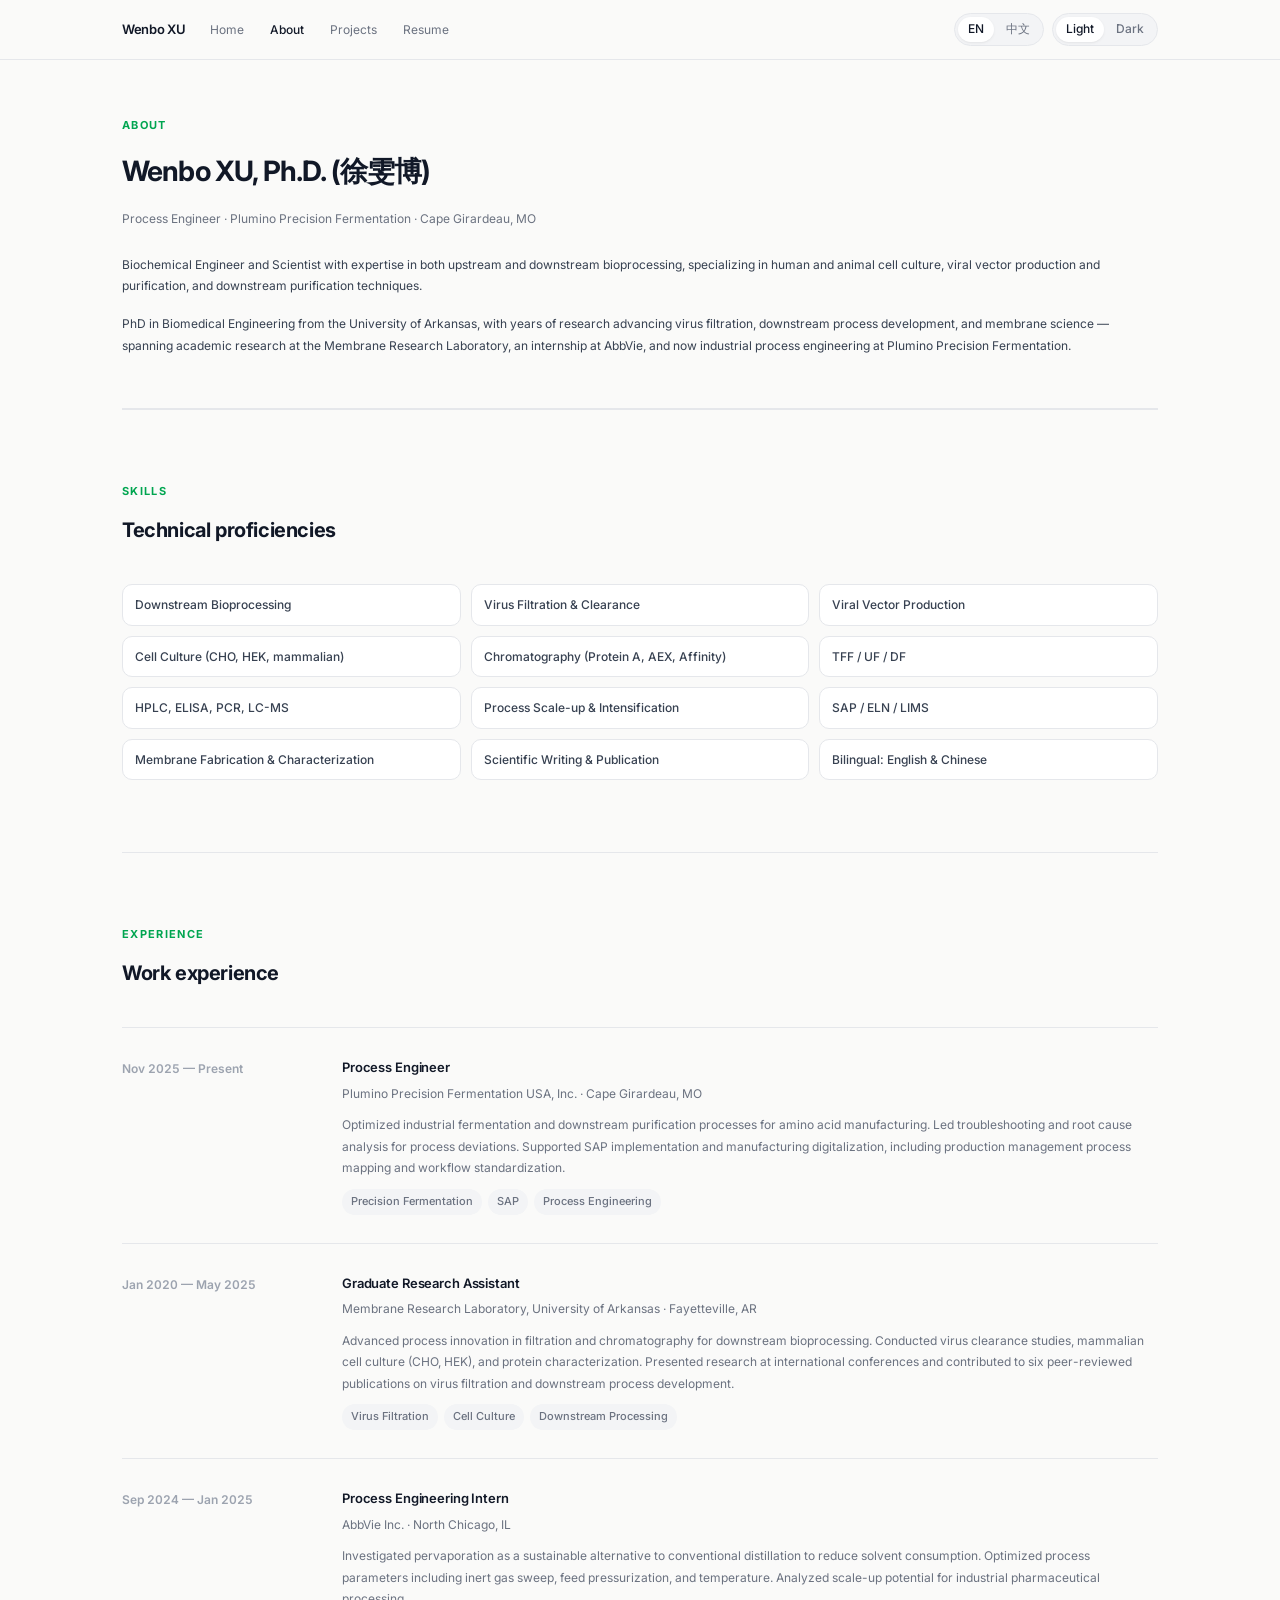
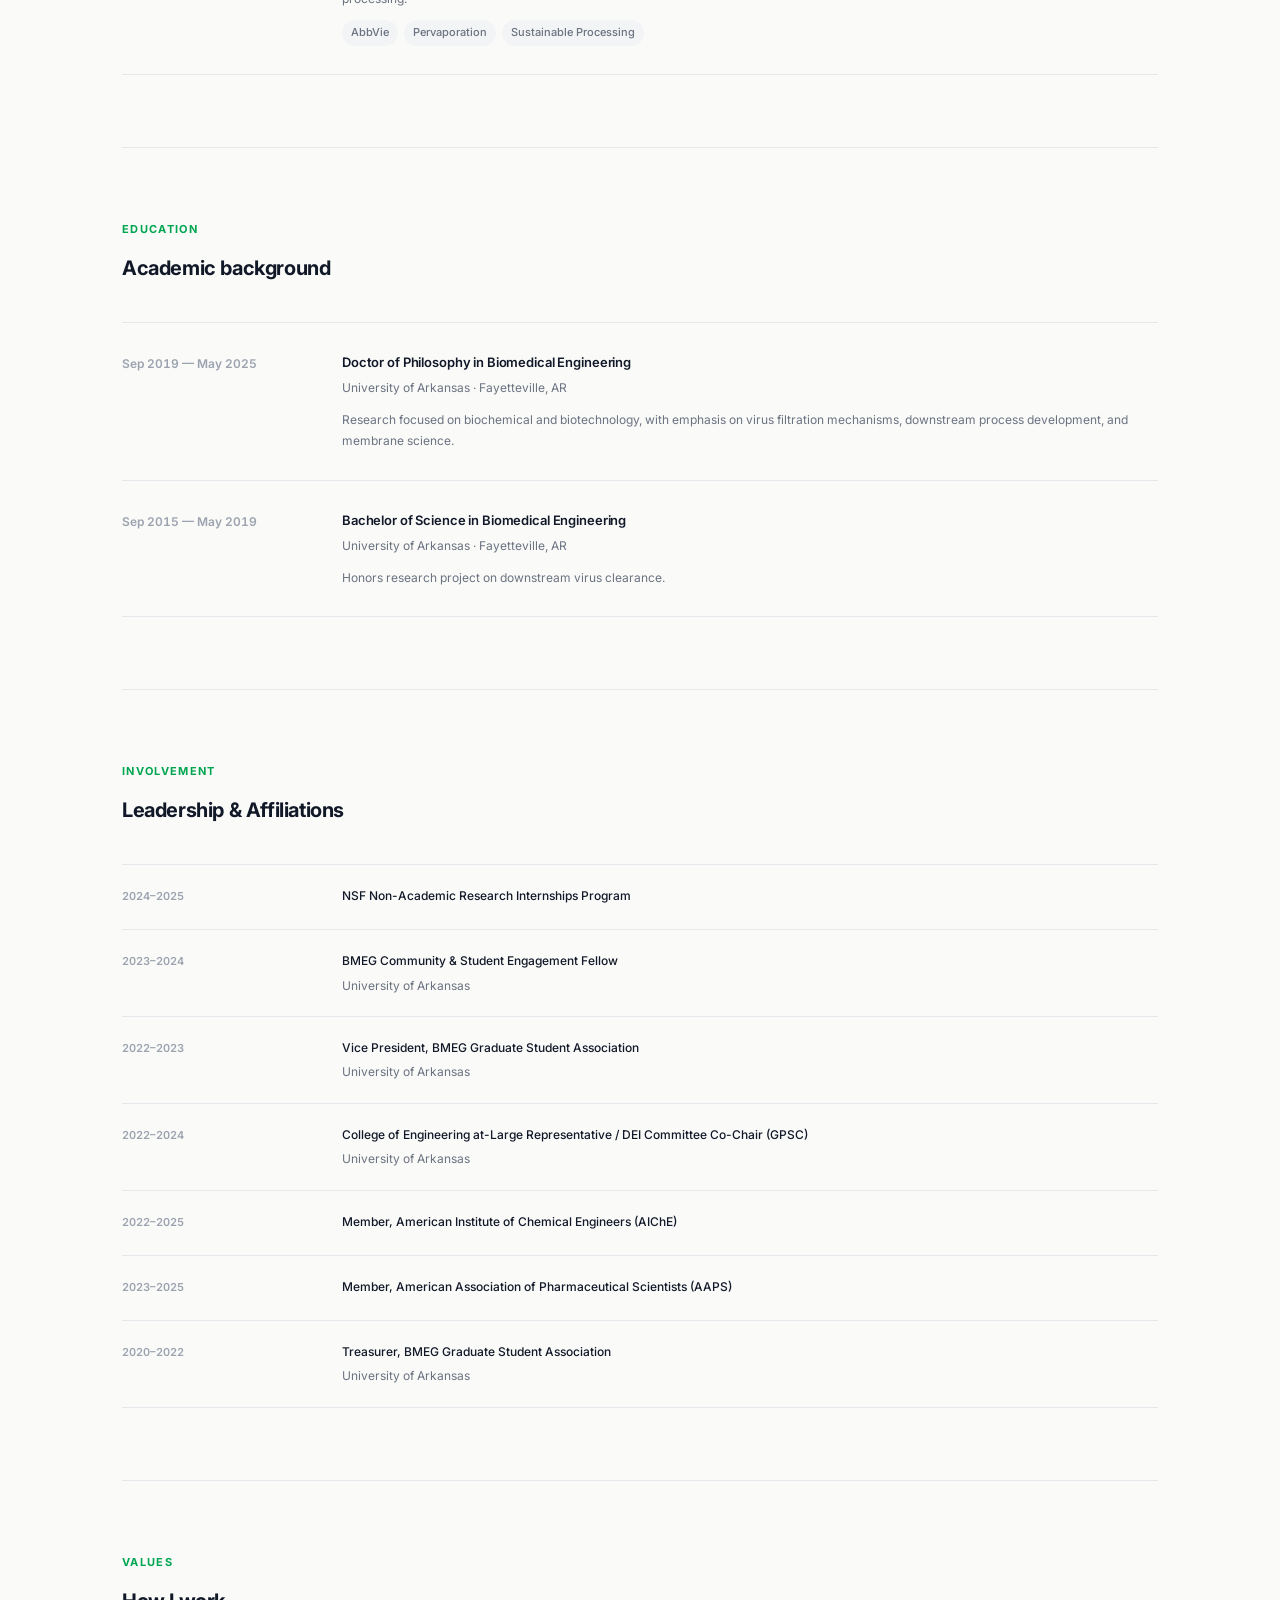
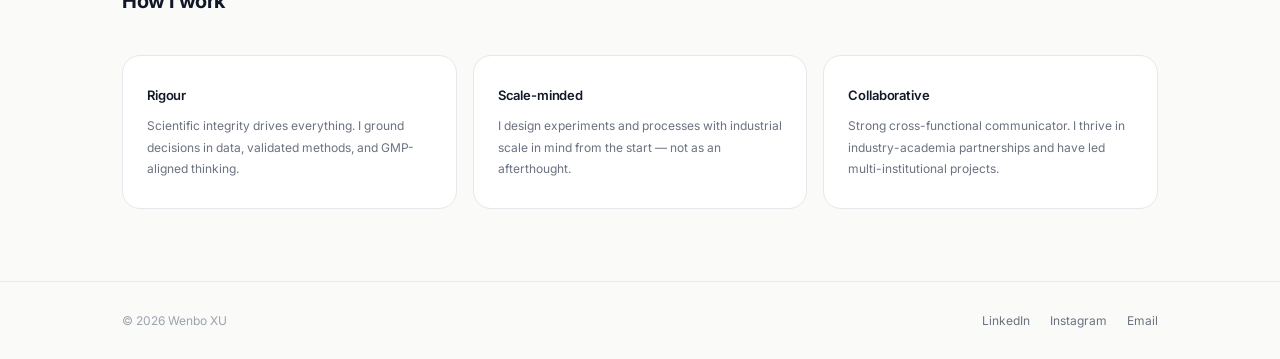
==== about.html @ 4501ac94 "Add dark/light mode toggle, fix column alignment, force HTML cache refresh Co-Authored-By: Claude So" ====
<!DOCTYPE html>
<html lang="en">
<head>
  <meta charset="UTF-8" />
  <meta name="viewport" content="width=device-width, initial-scale=1.0" />
  <title>About — Wenbo XU</title>
  <link rel="preconnect" href="https://fonts.googleapis.com" />
  <link rel="preconnect" href="https://fonts.gstatic.com" crossorigin />
  <link href="https://fonts.googleapis.com/css2?family=Inter:wght@400;500;600;700&display=swap" rel="stylesheet" />
  <link rel="stylesheet" href="styles.css?v=5" />
</head>
<body>

<div class="page">

  <div class="page-header">
    <p class="page-header-eyebrow" data-en="About" data-zh="关于我">About</p>
    <h1 class="page-header-title" data-en="Wenbo XU, Ph.D. (徐雯博)" data-zh="徐雯博，博士 (Wenbo XU)">Wenbo XU, Ph.D. (徐雯博)</h1>
    <p class="page-header-sub" data-en="Process Engineer · Plumino Precision Fermentation · Cape Girardeau, MO" data-zh="工艺工程师 · Plumino 精密发酵 · 密苏里州开普吉拉多">Process Engineer · Plumino Precision Fermentation · Cape Girardeau, MO</p>
    <div style="display:flex; flex-direction:column; gap:16px; margin-top:24px;">
      <p style="line-height:1.8; color:var(--text-2)" data-en="Biochemical Engineer and Scientist with expertise in both upstream and downstream bioprocessing, specializing in human and animal cell culture, viral vector production and purification, and downstream purification techniques." data-zh="生物化学工程师与科学家，在上下游生物加工领域拥有深厚专业知识，专注于人体与动物细胞培养、病毒载体生产与纯化，以及下游纯化技术。">Biochemical Engineer and Scientist with expertise in both upstream and downstream bioprocessing, specializing in human and animal cell culture, viral vector production and purification, and downstream purification techniques.</p>
      <p style="line-height:1.8; color:var(--text-2)" data-en="PhD in Biomedical Engineering from the University of Arkansas, with years of research advancing virus filtration, downstream process development, and membrane science — spanning academic research at the Membrane Research Laboratory, an internship at AbbVie, and now industrial process engineering at Plumino Precision Fermentation." data-zh="毕业于阿肯色大学生物医学工程博士项目，多年来深耕病毒过滤、下游工艺开发及膜科学研究——历经膜研究实验室的学术研究、在艾伯维的实习，现于 Plumino 精密发酵从事工业工艺工程。">PhD in Biomedical Engineering from the University of Arkansas, with years of research advancing virus filtration, downstream process development, and membrane science — spanning academic research at the Membrane Research Laboratory, an internship at AbbVie, and now industrial process engineering at Plumino Precision Fermentation.</p>
    </div>
  </div>

  <!-- Skills -->
  <section class="section fade-in">
    <p class="section-label" data-en="Skills" data-zh="技能">Skills</p>
    <h2 class="section-title" data-en="Technical proficiencies" data-zh="专业技能">Technical proficiencies</h2>
    <div class="skills-grid">
      <div class="skill-chip" data-en="Downstream Bioprocessing" data-zh="下游生物加工">Downstream Bioprocessing</div>
      <div class="skill-chip" data-en="Virus Filtration & Clearance" data-zh="病毒过滤与去除">Virus Filtration & Clearance</div>
      <div class="skill-chip" data-en="Viral Vector Production" data-zh="病毒载体生产">Viral Vector Production</div>
      <div class="skill-chip" data-en="Cell Culture (CHO, HEK, mammalian)" data-zh="细胞培养（CHO、HEK、哺乳动物）">Cell Culture (CHO, HEK, mammalian)</div>
      <div class="skill-chip" data-en="Chromatography (Protein A, AEX, Affinity)" data-zh="色谱技术（Protein A、AEX、亲和）">Chromatography (Protein A, AEX, Affinity)</div>
      <div class="skill-chip" data-en="TFF / UF / DF" data-zh="切向流过滤 / 超滤 / 渗滤">TFF / UF / DF</div>
      <div class="skill-chip" data-en="HPLC, ELISA, PCR, LC-MS" data-zh="HPLC、ELISA、PCR、LC-MS">HPLC, ELISA, PCR, LC-MS</div>
      <div class="skill-chip" data-en="Process Scale-up & Intensification" data-zh="工艺放大与强化">Process Scale-up & Intensification</div>
      <div class="skill-chip" data-en="SAP / ELN / LIMS" data-zh="SAP / 电子实验记录 / LIMS">SAP / ELN / LIMS</div>
      <div class="skill-chip" data-en="Membrane Fabrication & Characterization" data-zh="膜制备与表征">Membrane Fabrication & Characterization</div>
      <div class="skill-chip" data-en="Scientific Writing & Publication" data-zh="学术写作与发表">Scientific Writing & Publication</div>
      <div class="skill-chip" data-en="Bilingual: English & Chinese" data-zh="双语：英语与中文">Bilingual: English & Chinese</div>
    </div>
  </section>

  <!-- Work Experience -->
  <section class="section fade-in">
    <p class="section-label" data-en="Experience" data-zh="工作经历">Experience</p>
    <h2 class="section-title" data-en="Work experience" data-zh="工作经历">Work experience</h2>
    <div class="timeline">

      <div class="timeline-item">
        <div class="timeline-period" data-en="Nov 2025 — Present" data-zh="2025年11月 — 至今">Nov 2025 — Present</div>
        <div>
          <p class="timeline-title" data-en="Process Engineer" data-zh="工艺工程师">Process Engineer</p>
          <p class="timeline-org" data-en="Plumino Precision Fermentation USA, Inc. · Cape Girardeau, MO" data-zh="Plumino 精密发酵（美国）有限公司 · 密苏里州开普吉拉多">Plumino Precision Fermentation USA, Inc. · Cape Girardeau, MO</p>
          <p class="timeline-desc" data-en="Optimized industrial fermentation and downstream purification processes for amino acid manufacturing. Led troubleshooting and root cause analysis for process deviations. Supported SAP implementation and manufacturing digitalization, including production management process mapping and workflow standardization." data-zh="优化氨基酸生产的工业发酵和下游纯化工艺。主导工艺偏差的故障排查和根本原因分析。支持SAP实施和制造数字化，包括生产管理流程映射和工作流标准化。">Optimized industrial fermentation and downstream purification processes for amino acid manufacturing. Led troubleshooting and root cause analysis for process deviations. Supported SAP implementation and manufacturing digitalization, including production management process mapping and workflow standardization.</p>
          <div class="timeline-tags">
            <span class="tag" data-en="Precision Fermentation" data-zh="精密发酵">Precision Fermentation</span>
            <span class="tag">SAP</span>
            <span class="tag" data-en="Process Engineering" data-zh="工艺工程">Process Engineering</span>
          </div>
        </div>
      </div>

      <div class="timeline-item">
        <div class="timeline-period" data-en="Jan 2020 — May 2025" data-zh="2020年1月 — 2025年5月">Jan 2020 — May 2025</div>
        <div>
          <p class="timeline-title" data-en="Graduate Research Assistant" data-zh="研究生研究助理">Graduate Research Assistant</p>
          <p class="timeline-org" data-en="Membrane Research Laboratory, University of Arkansas · Fayetteville, AR" data-zh="阿肯色大学膜研究实验室 · 费耶特维尔">Membrane Research Laboratory, University of Arkansas · Fayetteville, AR</p>
          <p class="timeline-desc" data-en="Advanced process innovation in filtration and chromatography for downstream bioprocessing. Conducted virus clearance studies, mammalian cell culture (CHO, HEK), and protein characterization. Presented research at international conferences and contributed to six peer-reviewed publications on virus filtration and downstream process development." data-zh="推进过滤和色谱技术在下游生物加工中的工艺创新。开展病毒去除研究、哺乳动物细胞培养（CHO、HEK）及蛋白质表征。在国际会议上发表研究成果，并发表六篇关于病毒过滤和下游工艺开发的同行评审论文。">Advanced process innovation in filtration and chromatography for downstream bioprocessing. Conducted virus clearance studies, mammalian cell culture (CHO, HEK), and protein characterization. Presented research at international conferences and contributed to six peer-reviewed publications on virus filtration and downstream process development.</p>
          <div class="timeline-tags">
            <span class="tag" data-en="Virus Filtration" data-zh="病毒过滤">Virus Filtration</span>
            <span class="tag" data-en="Cell Culture" data-zh="细胞培养">Cell Culture</span>
            <span class="tag" data-en="Downstream Processing" data-zh="下游加工">Downstream Processing</span>
          </div>
        </div>
      </div>

      <div class="timeline-item">
        <div class="timeline-period" data-en="Sep 2024 — Jan 2025" data-zh="2024年9月 — 2025年1月">Sep 2024 — Jan 2025</div>
        <div>
          <p class="timeline-title" data-en="Process Engineering Intern" data-zh="工艺工程实习生">Process Engineering Intern</p>
          <p class="timeline-org" data-en="AbbVie Inc. · North Chicago, IL" data-zh="艾伯维公司 · 北芝加哥">AbbVie Inc. · North Chicago, IL</p>
          <p class="timeline-desc" data-en="Investigated pervaporation as a sustainable alternative to conventional distillation to reduce solvent consumption. Optimized process parameters including inert gas sweep, feed pressurization, and temperature. Analyzed scale-up potential for industrial pharmaceutical processing." data-zh="研究渗透蒸发作为传统蒸馏的可持续替代方案，以减少溶剂消耗。优化惰性气体扫、进料加压和温度等工艺参数。分析工业制药加工中的放大潜力。">Investigated pervaporation as a sustainable alternative to conventional distillation to reduce solvent consumption. Optimized process parameters including inert gas sweep, feed pressurization, and temperature. Analyzed scale-up potential for industrial pharmaceutical processing.</p>
          <div class="timeline-tags">
            <span class="tag">AbbVie</span>
            <span class="tag" data-en="Pervaporation" data-zh="渗透蒸发">Pervaporation</span>
            <span class="tag" data-en="Sustainable Processing" data-zh="可持续加工">Sustainable Processing</span>
          </div>
        </div>
      </div>

    </div>
  </section>

  <!-- Education -->
  <section class="section fade-in">
    <p class="section-label" data-en="Education" data-zh="教育背景">Education</p>
    <h2 class="section-title" data-en="Academic background" data-zh="教育背景">Academic background</h2>
    <div class="timeline">

      <div class="timeline-item">
        <div class="timeline-period" data-en="Sep 2019 — May 2025" data-zh="2019年9月 — 2025年5月">Sep 2019 — May 2025</div>
        <div>
          <p class="timeline-title" data-en="Doctor of Philosophy in Biomedical Engineering" data-zh="生物医学工程博士">Doctor of Philosophy in Biomedical Engineering</p>
          <p class="timeline-org" data-en="University of Arkansas · Fayetteville, AR" data-zh="阿肯色大学 · 费耶特维尔">University of Arkansas · Fayetteville, AR</p>
          <p class="timeline-desc" data-en="Research focused on biochemical and biotechnology, with emphasis on virus filtration mechanisms, downstream process development, and membrane science." data-zh="研究方向为生物化学与生物技术，重点关注病毒过滤机制、下游工艺开发及膜科学。">Research focused on biochemical and biotechnology, with emphasis on virus filtration mechanisms, downstream process development, and membrane science.</p>
        </div>
      </div>

      <div class="timeline-item">
        <div class="timeline-period" data-en="Sep 2015 — May 2019" data-zh="2015年9月 — 2019年5月">Sep 2015 — May 2019</div>
        <div>
          <p class="timeline-title" data-en="Bachelor of Science in Biomedical Engineering" data-zh="生物医学工程理学学士">Bachelor of Science in Biomedical Engineering</p>
          <p class="timeline-org" data-en="University of Arkansas · Fayetteville, AR" data-zh="阿肯色大学 · 费耶特维尔">University of Arkansas · Fayetteville, AR</p>
          <p class="timeline-desc" data-en="Honors research project on downstream virus clearance." data-zh="荣誉研究项目聚焦于下游病毒去除。">Honors research project on downstream virus clearance.</p>
        </div>
      </div>

    </div>
  </section>

  <!-- Involvement & Leadership -->
  <section class="section fade-in">
    <p class="section-label" data-en="Involvement" data-zh="参与与领导">Involvement</p>
    <h2 class="section-title" data-en="Leadership & Affiliations" data-zh="领导经历与学术会员">Leadership & Affiliations</h2>
    <div class="pub-list">

      <div class="pub-item">
        <span class="pub-year" style="font-size:11px; white-space:nowrap">2024–2025</span>
        <div>
          <p class="pub-title" data-en="NSF Non-Academic Research Internships Program" data-zh="美国国家科学基金会非学术研究实习项目">NSF Non-Academic Research Internships Program</p>
        </div>
      </div>

      <div class="pub-item">
        <span class="pub-year" style="font-size:11px; white-space:nowrap">2023–2024</span>
        <div>
          <p class="pub-title" data-en="BMEG Community & Student Engagement Fellow" data-zh="生物医学工程系社区与学生参与研究员">BMEG Community & Student Engagement Fellow</p>
          <p class="pub-venue" data-en="University of Arkansas" data-zh="阿肯色大学">University of Arkansas</p>
        </div>
      </div>

      <div class="pub-item">
        <span class="pub-year" style="font-size:11px; white-space:nowrap">2022–2023</span>
        <div>
          <p class="pub-title" data-en="Vice President, BMEG Graduate Student Association" data-zh="生物医学工程研究生协会副主席">Vice President, BMEG Graduate Student Association</p>
          <p class="pub-venue" data-en="University of Arkansas" data-zh="阿肯色大学">University of Arkansas</p>
        </div>
      </div>

      <div class="pub-item">
        <span class="pub-year" style="font-size:11px; white-space:nowrap">2022–2024</span>
        <div>
          <p class="pub-title" data-en="College of Engineering at-Large Representative / DEI Committee Co-Chair (GPSC)" data-zh="工学院全体代表 / DEI委员会联席主席（GPSC）">College of Engineering at-Large Representative / DEI Committee Co-Chair (GPSC)</p>
          <p class="pub-venue" data-en="University of Arkansas" data-zh="阿肯色大学">University of Arkansas</p>
        </div>
      </div>

      <div class="pub-item">
        <span class="pub-year" style="font-size:11px; white-space:nowrap">2022–2025</span>
        <div>
          <p class="pub-title" data-en="Member, American Institute of Chemical Engineers (AIChE)" data-zh="美国化学工程师协会（AIChE）会员">Member, American Institute of Chemical Engineers (AIChE)</p>
        </div>
      </div>

      <div class="pub-item">
        <span class="pub-year" style="font-size:11px; white-space:nowrap">2023–2025</span>
        <div>
          <p class="pub-title" data-en="Member, American Association of Pharmaceutical Scientists (AAPS)" data-zh="美国制药科学家协会（AAPS）会员">Member, American Association of Pharmaceutical Scientists (AAPS)</p>
        </div>
      </div>

      <div class="pub-item">
        <span class="pub-year" style="font-size:11px; white-space:nowrap">2020–2022</span>
        <div>
          <p class="pub-title" data-en="Treasurer, BMEG Graduate Student Association" data-zh="生物医学工程研究生协会财务主管">Treasurer, BMEG Graduate Student Association</p>
          <p class="pub-venue" data-en="University of Arkansas" data-zh="阿肯色大学">University of Arkansas</p>
        </div>
      </div>

    </div>
  </section>

  <!-- Values -->
  <section class="section fade-in">
    <p class="section-label" data-en="Values" data-zh="价值观">Values</p>
    <h2 class="section-title" data-en="How I work" data-zh="我的工作方式">How I work</h2>
    <div class="features">
      <div class="feature-card">
        <h3 class="feature-title" data-en="Rigour" data-zh="严谨">Rigour</h3>
        <p class="feature-desc" data-en="Scientific integrity drives everything. I ground decisions in data, validated methods, and GMP-aligned thinking." data-zh="科学诚信驱动一切。我以数据、经验证的方法和符合GMP的思维为决策依据。">Scientific integrity drives everything. I ground decisions in data, validated methods, and GMP-aligned thinking.</p>
      </div>
      <div class="feature-card">
        <h3 class="feature-title" data-en="Scale-minded" data-zh="规模化思维">Scale-minded</h3>
        <p class="feature-desc" data-en="I design experiments and processes with industrial scale in mind from the start — not as an afterthought." data-zh="我从一开始就以工业规模为目标设计实验和工艺，而非事后考虑。">I design experiments and processes with industrial scale in mind from the start — not as an afterthought.</p>
      </div>
      <div class="feature-card">
        <h3 class="feature-title" data-en="Collaborative" data-zh="协作共进">Collaborative</h3>
        <p class="feature-desc" data-en="Strong cross-functional communicator. I thrive in industry-academia partnerships and have led multi-institutional projects." data-zh="出色的跨职能沟通者。我在产学合作中游刃有余，并主导过多机构合作项目。">Strong cross-functional communicator. I thrive in industry-academia partnerships and have led multi-institutional projects.</p>
      </div>
    </div>
  </section>

</div>

<script src="main.js"></script>
</body>
</html>
---- styles.css ----
/* ── Tokens ── */
:root {
  --bg: #fafaf9;
  --bg-card: #ffffff;
  --bg-subtle: #f3f4f6;
  --text: #111827;
  --text-2: #374151;
  --text-3: #6b7280;
  --text-4: #9ca3af;
  --accent: #00a550;
  --accent-hover: #008a40;
  --accent-bg: #f0faf5;
  --border: #e5e7eb;
  --border-2: #d1d5db;
  --nav-h: 60px;
  --max-w: 1100px;
  --shadow-sm: 0 1px 3px rgba(0,0,0,.06), 0 1px 2px -1px rgba(0,0,0,.04);
  --shadow: 0 4px 24px rgba(0,0,0,.07), 0 1px 4px rgba(0,0,0,.04);
  --r: 10px;
  --r-lg: 18px;
}

/* ── Dark mode tokens ── */
[data-theme="dark"] {
  --bg: #0f172a;
  --bg-card: #1e293b;
  --bg-subtle: #1e293b;
  --text: #f1f5f9;
  --text-2: #cbd5e1;
  --text-3: #94a3b8;
  --text-4: #64748b;
  --accent: #00cc66;
  --accent-hover: #00a550;
  --accent-bg: #022c22;
  --border: #334155;
  --border-2: #475569;
  --shadow-sm: 0 1px 3px rgba(0,0,0,.3), 0 1px 2px -1px rgba(0,0,0,.2);
  --shadow: 0 4px 24px rgba(0,0,0,.4), 0 1px 4px rgba(0,0,0,.25);
}

/* ── Reset ── */
*, *::before, *::after { box-sizing: border-box; margin: 0; padding: 0; }
body {
  font-family: 'Inter', system-ui, -apple-system, sans-serif;
  font-size: 12px;
  line-height: 1.8;
  background: var(--bg);
  color: var(--text);
  -webkit-font-smoothing: antialiased;
  -moz-osx-font-smoothing: grayscale;
}
a { color: inherit; text-decoration: none; }
img { display: block; max-width: 100%; }
button { font-family: inherit; cursor: pointer; border: none; }

/* ── Navbar ── */
.nav {
  position: sticky;
  top: 0;
  z-index: 100;
  height: var(--nav-h);
  background: rgba(250,250,249,.9);
  backdrop-filter: blur(16px);
  -webkit-backdrop-filter: blur(16px);
  border-bottom: 1px solid var(--border);
}
[data-theme="dark"] .nav { background: rgba(15,23,42,.92); }
.nav-inner {
  max-width: var(--max-w);
  margin: 0 auto;
  padding: 0 32px;
  height: 100%;
  display: flex;
  align-items: center;
  gap: 8px;
}
.nav-brand {
  font-size: 13px;
  font-weight: 600;
  letter-spacing: -0.02em;
  color: var(--text);
  flex-shrink: 0;
  margin-right: 4px;
}
.nav-links {
  display: flex;
  align-items: center;
  gap: 2px;
  flex: 1;
}
.nav-link {
  font-size: 12px;
  font-weight: 400;
  color: var(--text-3);
  padding: 6px 12px;
  border-radius: 8px;
  transition: color .12s, background .12s;
}
.nav-link:hover { color: var(--text); background: var(--bg-subtle); }
.nav-link.active { color: var(--text); font-weight: 500; }
.nav-right {
  margin-left: auto;
  display: flex;
  align-items: center;
  gap: 8px;
}
.lang-toggle {
  display: flex;
  align-items: center;
  background: var(--bg-subtle);
  border: 1px solid var(--border);
  border-radius: 20px;
  padding: 3px;
  gap: 2px;
}
.lang-btn {
  font-size: 12px;
  font-weight: 500;
  color: var(--text-3);
  padding: 4px 10px;
  border-radius: 16px;
  background: transparent;
  transition: color .12s, background .12s, box-shadow .12s;
  line-height: 1.4;
}
.lang-btn.active {
  background: var(--bg-card);
  color: var(--text);
  box-shadow: var(--shadow-sm);
}
.nav-hamburger {
  display: none;
  flex-direction: column;
  gap: 5px;
  padding: 8px;
  background: none;
}
.nav-hamburger span {
  display: block;
  width: 22px;
  height: 2px;
  background: var(--text);
  border-radius: 2px;
  transition: transform .2s, opacity .2s;
}
.nav-mobile {
  display: none;
  position: absolute;
  top: var(--nav-h);
  left: 0;
  right: 0;
  background: var(--bg-card);
  border-bottom: 1px solid var(--border);
  padding: 12px 20px 16px;
  flex-direction: column;
  gap: 2px;
  box-shadow: var(--shadow);
}
.nav-mobile.open { display: flex; }
.nav-mobile .nav-link { padding: 10px 12px; }
.nav-mobile-toggles {
  display: flex;
  gap: 8px;
  padding: 10px 12px 4px;
  flex-wrap: wrap;
}

/* ── Page container ── */
.page {
  max-width: var(--max-w);
  margin: 0 auto;
  padding: 0 32px;
}

/* ── Buttons ── */
.btn-primary {
  display: inline-flex;
  align-items: center;
  gap: 6px;
  padding: 9px 18px;
  background: var(--text);
  color: #fff;
  border-radius: 50px;
  font-size: 12px;
  font-weight: 500;
  transition: opacity .15s, transform .15s;
}
.btn-primary:hover { opacity: .85; transform: translateY(-1px); }
[data-theme="dark"] .btn-primary { background: var(--accent); color: #022c22; }
[data-theme="dark"] .btn-primary:hover { opacity: 1; background: var(--accent-hover); }
.btn-secondary {
  display: inline-flex;
  align-items: center;
  gap: 6px;
  padding: 9px 18px;
  border: 1.5px solid var(--border-2);
  color: var(--text);
  border-radius: 50px;
  font-size: 12px;
  font-weight: 500;
  background: transparent;
  transition: border-color .15s, background .15s, transform .15s;
}
.btn-secondary:hover { border-color: var(--text-3); background: var(--bg-subtle); transform: translateY(-1px); }
.btn-accent {
  display: inline-flex;
  align-items: center;
  gap: 6px;
  padding: 9px 18px;
  background: var(--accent);
  color: #fff;
  border-radius: 50px;
  font-size: 12px;
  font-weight: 500;
  transition: background .15s, transform .15s;
}
.btn-accent:hover { background: var(--accent-hover); transform: translateY(-1px); }

/* ── Hero ── */
.hero {
  display: grid;
  grid-template-columns: 1fr 300px;
  gap: 72px;
  align-items: center;
  min-height: calc(100vh - var(--nav-h));
  padding: 72px 0 80px;
}
.hero-eyebrow {
  font-size: 11px;
  font-weight: 700;
  letter-spacing: .12em;
  text-transform: uppercase;
  color: var(--accent);
  margin-bottom: 20px;
}
.hero-name {
  font-size: 16px;
  font-weight: 600;
  letter-spacing: -.02em;
  color: var(--text);
  margin-bottom: 14px;
}
.hero-headline {
  font-size: clamp(26px, 3.5vw, 40px);
  font-weight: 700;
  line-height: 1.12;
  letter-spacing: -.03em;
  color: var(--text);
  margin-bottom: 18px;
}
.hero-sub {
  font-size: 13px;
  line-height: 1.8;
  color: var(--text-3);
  max-width: 480px;
  margin-bottom: 24px;
}
.hero-meta {
  display: flex;
  align-items: center;
  gap: 10px;
  font-size: 12px;
  color: var(--text-3);
  margin-bottom: 36px;
  flex-wrap: wrap;
}
.hero-meta-dot {
  width: 3px;
  height: 3px;
  border-radius: 50%;
  background: var(--text-4);
  flex-shrink: 0;
}
.hero-actions { display: flex; gap: 12px; flex-wrap: wrap; }
.hero-photo-wrap { position: relative; align-self: center; }
.hero-photo {
  width: 100%;
  aspect-ratio: 4/5;
  object-fit: cover;
  border-radius: var(--r-lg);
  box-shadow: var(--shadow);
  position: relative;
  z-index: 1;
}
.hero-photo-bg {
  position: absolute;
  inset: 20px -18px -18px 18px;
  background: var(--accent-bg);
  border-radius: var(--r-lg);
  z-index: 0;
}

/* ── Sections ── */
.section {
  padding: 72px 0;
  border-top: 1px solid var(--border);
}
.section-label {
  font-size: 11px;
  font-weight: 700;
  letter-spacing: .12em;
  text-transform: uppercase;
  color: var(--accent);
  margin-bottom: 10px;
}
.section-title {
  font-size: clamp(16px, 2vw, 20px);
  font-weight: 700;
  letter-spacing: -.02em;
  color: var(--text);
  margin-bottom: 36px;
}

/* ── Feature cards ── */
.features {
  display: grid;
  grid-template-columns: repeat(3, 1fr);
  gap: 16px;
}
.feature-card {
  background: var(--bg-card);
  border: 1px solid var(--border);
  border-radius: var(--r-lg);
  padding: 28px 24px;
  transition: box-shadow .2s, transform .2s;
}
.feature-card:hover { box-shadow: var(--shadow); transform: translateY(-2px); }
.feature-title {
  font-size: 13px;
  font-weight: 600;
  color: var(--text);
  letter-spacing: -.01em;
  margin-bottom: 8px;
}
.feature-desc { font-size: 12px; line-height: 1.8; color: var(--text-3); }

/* ── Project cards ── */
.project-grid {
  display: grid;
  grid-template-columns: repeat(2, 1fr);
  gap: 16px;
}
.project-card {
  background: var(--bg-card);
  border: 1px solid var(--border);
  border-radius: var(--r-lg);
  padding: 28px;
  display: flex;
  flex-direction: column;
  gap: 10px;
  transition: box-shadow .2s, transform .2s;
}
.project-card:hover { box-shadow: var(--shadow); transform: translateY(-2px); }
.project-tags { display: flex; flex-wrap: wrap; gap: 6px; }
.tag {
  font-size: 11px;
  font-weight: 500;
  padding: 3px 9px;
  border-radius: 20px;
  background: var(--bg-subtle);
  color: var(--text-3);
}
.tag.accent { background: var(--accent-bg); color: var(--accent); }
.project-title {
  font-size: 13px;
  font-weight: 600;
  color: var(--text);
  letter-spacing: -.01em;
}
.project-desc { font-size: 12px; line-height: 1.8; color: var(--text-3); flex: 1; }
.project-link {
  font-size: 12px;
  font-weight: 500;
  color: var(--accent);
  display: inline-flex;
  align-items: center;
  gap: 4px;
  margin-top: 4px;
}
.project-link:hover { text-decoration: underline; text-underline-offset: 3px; }

/* ── Publications & Involvement list (shared) ── */
.pub-list { display: flex; flex-direction: column; }
.pub-item {
  display: grid;
  grid-template-columns: 180px 1fr;
  gap: 40px;
  align-items: baseline;
  padding: 20px 0;
  border-bottom: 1px solid var(--border);
}
.pub-item:first-child { border-top: 1px solid var(--border); }
.pub-year {
  font-size: 12px;
  font-weight: 600;
  color: var(--text-4);
  font-feature-settings: "tnum";
  padding-top: 2px;
  white-space: nowrap;
}
.pub-title { font-size: 12px; font-weight: 500; color: var(--text); line-height: 1.6; margin-bottom: 4px; }
.pub-title a { color: var(--accent); }
.pub-title a:hover { text-decoration: underline; text-underline-offset: 3px; }
.pub-venue { font-size: 12px; color: var(--text-3); }

/* ── Timeline ── */
.timeline { display: flex; flex-direction: column; }
.timeline-item {
  display: grid;
  grid-template-columns: 180px 1fr;
  gap: 40px;
  align-items: start;
  padding: 28px 0;
  border-bottom: 1px solid var(--border);
}
.timeline-item:first-child { border-top: 1px solid var(--border); }
.timeline-period {
  font-size: 12px;
  font-weight: 600;
  color: var(--text-4);
  font-feature-settings: "tnum";
  padding-top: 3px;
  line-height: 1.6;
}
.timeline-title {
  font-size: 13px;
  font-weight: 600;
  color: var(--text);
  letter-spacing: -.01em;
  margin-bottom: 3px;
}
.timeline-org { font-size: 12px; color: var(--text-3); margin-bottom: 10px; }
.timeline-desc { font-size: 12px; line-height: 1.8; color: var(--text-3); }
.timeline-tags { display: flex; flex-wrap: wrap; gap: 6px; margin-top: 10px; }

/* ── Skills ── */
.skills-grid {
  display: grid;
  grid-template-columns: repeat(3, 1fr);
  gap: 10px;
}
.skill-chip {
  background: var(--bg-card);
  border: 1px solid var(--border);
  border-radius: var(--r);
  padding: 9px 12px;
  font-size: 12px;
  font-weight: 500;
  color: var(--text-2);
}

/* ── Page header (inner pages) ── */
.page-header {
  padding: 56px 0 52px;
  border-bottom: 1px solid var(--border);
}
.page-header-eyebrow {
  font-size: 11px;
  font-weight: 700;
  letter-spacing: .12em;
  text-transform: uppercase;
  color: var(--accent);
  margin-bottom: 10px;
}
.page-header-title {
  font-size: clamp(20px, 2.5vw, 28px);
  font-weight: 700;
  letter-spacing: -.03em;
  color: var(--text);
  margin-bottom: 12px;
}
.page-header-sub {
  font-size: 12px;
  color: var(--text-3);
  max-width: 520px;
  line-height: 1.8;
}

/* ── CTA strip ── */
.cta-strip {
  background: var(--text);
  border-radius: var(--r-lg);
  padding: 52px 48px;
  display: flex;
  align-items: center;
  justify-content: space-between;
  gap: 24px;
  margin: 72px 0;
}
[data-theme="dark"] .cta-strip {
  background: #1e293b;
  border: 1px solid var(--border);
}
.cta-strip-text h2 {
  font-size: 20px;
  font-weight: 700;
  letter-spacing: -.025em;
  color: #fff;
  margin-bottom: 6px;
}
[data-theme="dark"] .cta-strip-text h2 { color: var(--text); }
.cta-strip-text p { font-size: 12px; color: rgba(255,255,255,.55); }
[data-theme="dark"] .cta-strip-text p { color: var(--text-3); }
.btn-light {
  display: inline-flex;
  align-items: center;
  gap: 8px;
  padding: 9px 18px;
  background: #fff;
  color: var(--text);
  border-radius: 50px;
  font-size: 12px;
  font-weight: 600;
  white-space: nowrap;
  flex-shrink: 0;
  transition: opacity .15s, transform .15s;
}
.btn-light:hover { opacity: .9; transform: translateY(-1px); }
[data-theme="dark"] .btn-light { background: var(--bg-subtle); color: var(--text); border: 1px solid var(--border-2); }

/* ── Footer ── */
footer { border-top: 1px solid var(--border); }
.footer-inner {
  max-width: var(--max-w);
  margin: 0 auto;
  padding: 28px 32px;
  display: flex;
  align-items: center;
  justify-content: space-between;
  gap: 16px;
}
.footer-copy { font-size: 12px; color: var(--text-4); }
.footer-links { display: flex; gap: 20px; }
.footer-link { font-size: 12px; color: var(--text-3); transition: color .12s; }
.footer-link:hover { color: var(--text); }

/* ── Scroll fade-in ── */
.fade-in {
  opacity: 0;
  transform: translateY(20px);
  transition: opacity .55s ease, transform .55s ease;
}
.fade-in.visible { opacity: 1; transform: none; }

/* ── Responsive ── */
@media (max-width: 960px) {
  .hero { grid-template-columns: 1fr; min-height: auto; padding: 56px 0 64px; gap: 40px; }
  .hero-photo-wrap { order: -1; max-width: 220px; margin: 0 auto; }
  .features { grid-template-columns: 1fr 1fr; }
  .timeline-item { grid-template-columns: 1fr; gap: 4px; }
  .pub-item { grid-template-columns: 1fr; gap: 4px; }
  .cta-strip { flex-direction: column; text-align: center; padding: 40px 28px; }
}
@media (max-width: 700px) {
  .project-grid { grid-template-columns: 1fr; }
  .features { grid-template-columns: 1fr; }
  .skills-grid { grid-template-columns: repeat(2, 1fr); }
}
@media (max-width: 640px) {
  .page { padding: 0 20px; }
  .nav-inner { padding: 0 20px; }
  .nav-links { display: none; }
  .nav-hamburger { display: flex; }
  .footer-inner { padding: 24px 20px; }
}
@media (max-width: 480px) {
  .footer-inner { flex-direction: column; text-align: center; }
  .cta-strip { padding: 32px 20px; }
  .cta-strip-text h2 { font-size: 16px; }
}
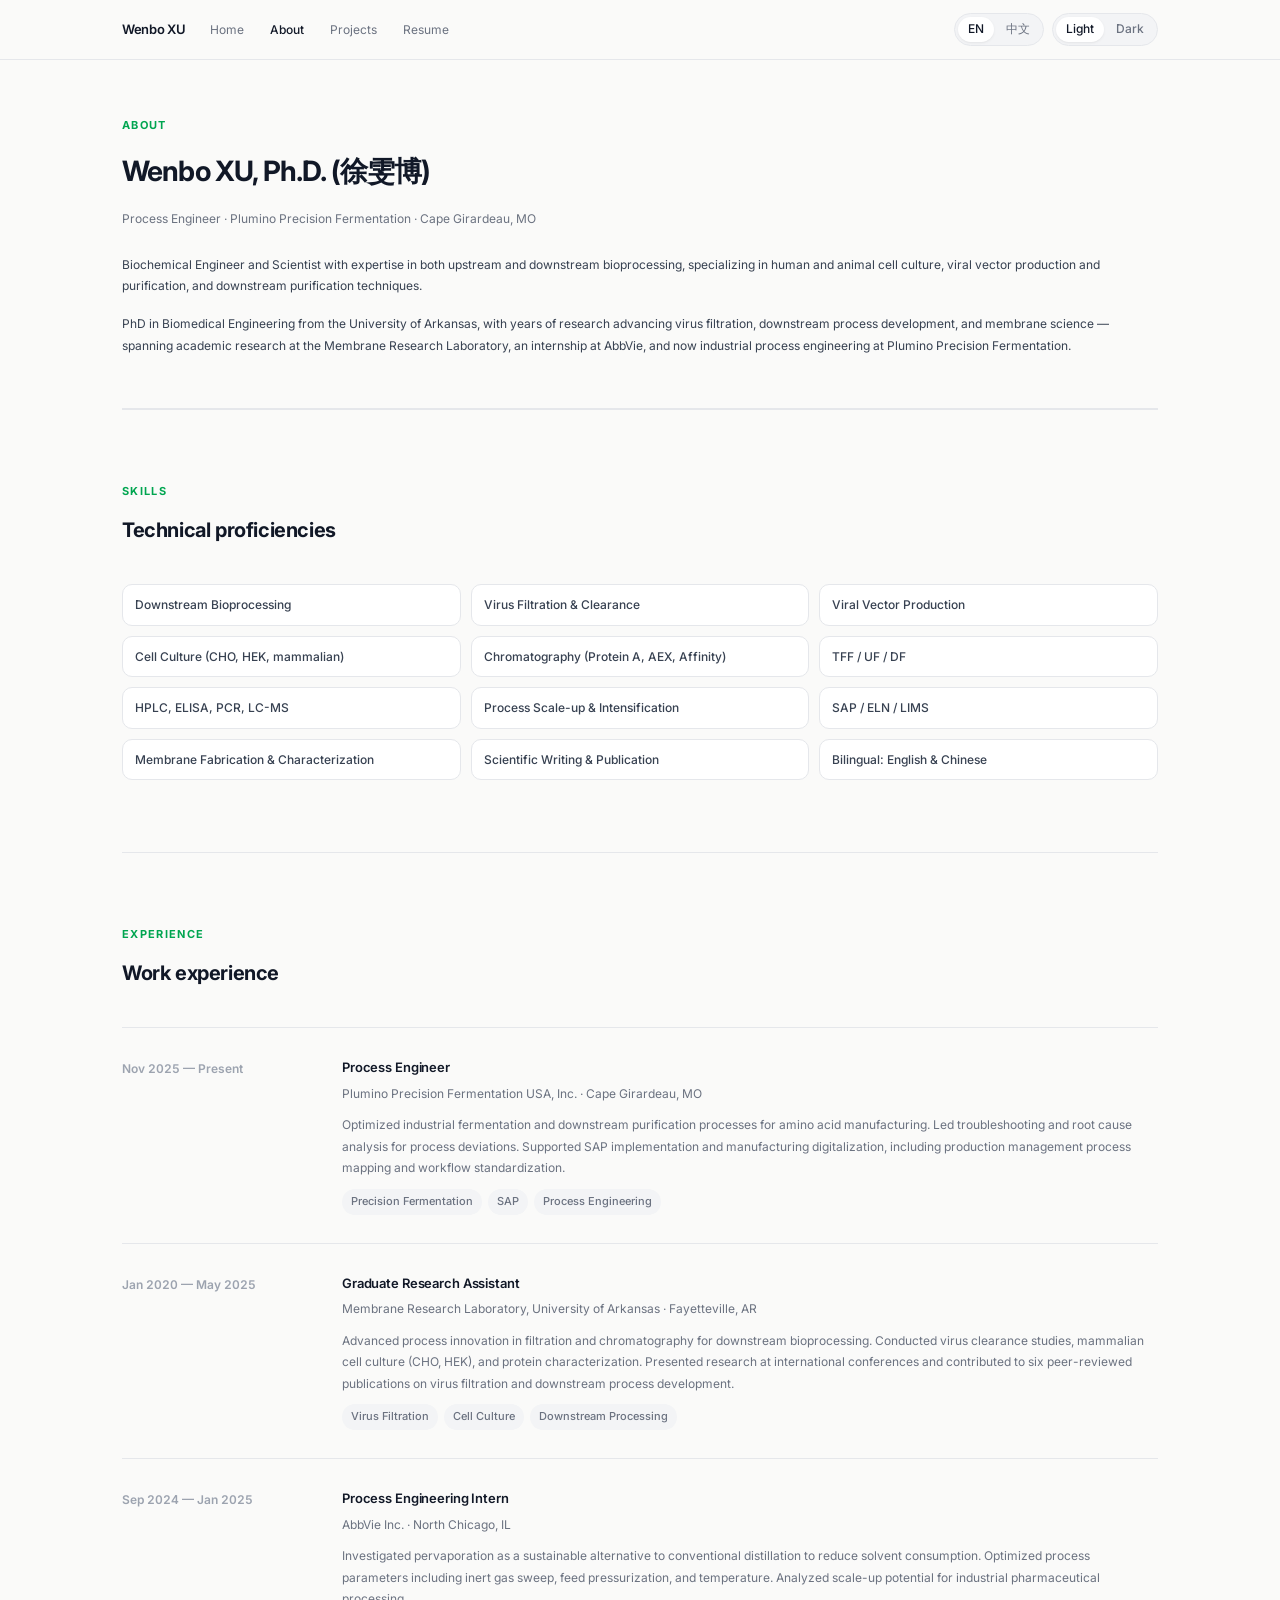
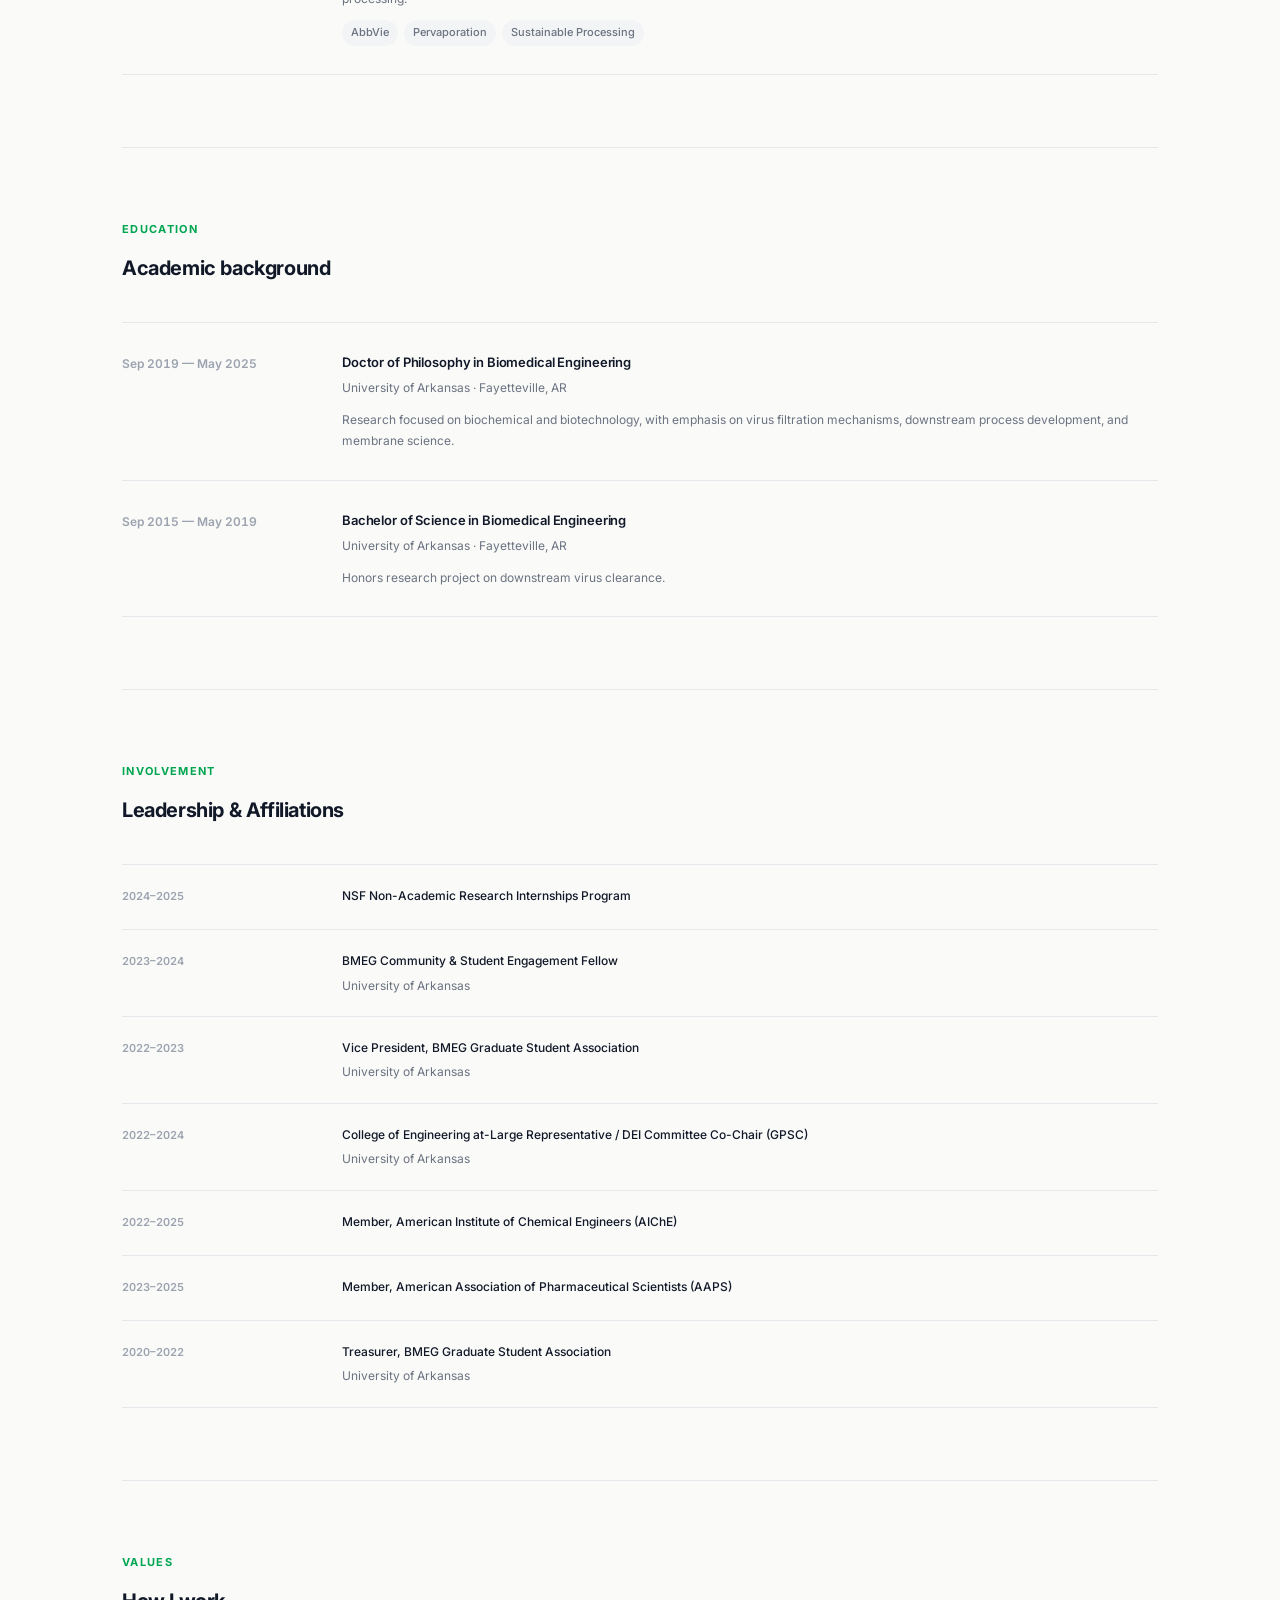
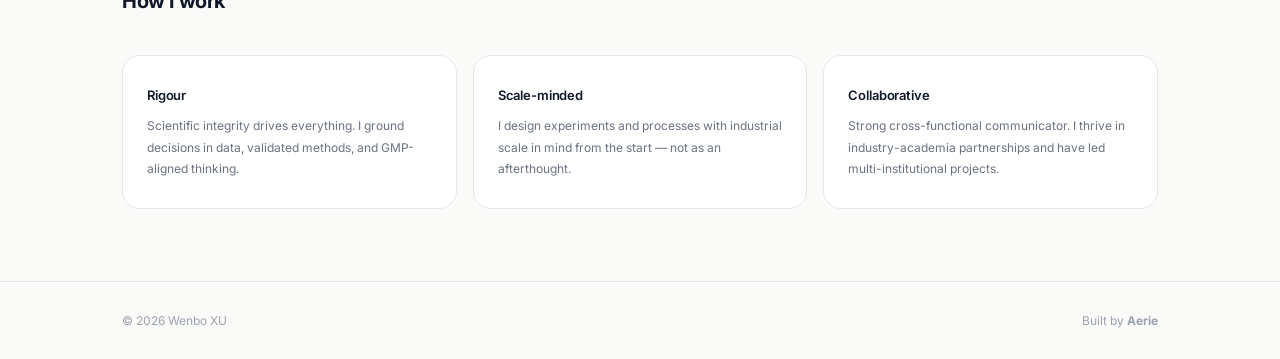
==== commit 11ad5817: "Move social links to CTA strip with icons, add Built by Aerie to footer Co-Authored-By: Claude Sonne" ====
--- a/about.html
+++ b/about.html
@@ -7,7 +7,7 @@
   <link rel="preconnect" href="https://fonts.googleapis.com" />
   <link rel="preconnect" href="https://fonts.gstatic.com" crossorigin />
   <link href="https://fonts.googleapis.com/css2?family=Inter:wght@400;500;600;700&display=swap" rel="stylesheet" />
-  <link rel="stylesheet" href="styles.css?v=5" />
+  <link rel="stylesheet" href="styles.css?v=6" />
 </head>
 <body>
 
--- a/styles.css
+++ b/styles.css
@@ -518,6 +518,30 @@
 .btn-light:hover { opacity: .9; transform: translateY(-1px); }
 [data-theme="dark"] .btn-light { background: var(--bg-subtle); color: var(--text); border: 1px solid var(--border-2); }
 
+/* ── CTA social buttons ── */
+.cta-socials {
+  display: flex;
+  gap: 12px;
+  flex-shrink: 0;
+  align-items: center;
+}
+.social-btn {
+  display: flex;
+  align-items: center;
+  gap: 8px;
+  padding: 10px 16px;
+  border-radius: 50px;
+  background: rgba(255,255,255,.12);
+  color: #fff;
+  font-size: 12px;
+  font-weight: 500;
+  white-space: nowrap;
+  transition: background .15s, transform .15s;
+}
+.social-btn:hover { background: rgba(255,255,255,.22); transform: translateY(-2px); }
+[data-theme="dark"] .social-btn { background: rgba(255,255,255,.08); }
+[data-theme="dark"] .social-btn:hover { background: rgba(255,255,255,.16); }
+
 /* ── Footer ── */
 footer { border-top: 1px solid var(--border); }
 .footer-inner {
@@ -550,6 +574,7 @@
   .timeline-item { grid-template-columns: 1fr; gap: 4px; }
   .pub-item { grid-template-columns: 1fr; gap: 4px; }
   .cta-strip { flex-direction: column; text-align: center; padding: 40px 28px; }
+  .cta-socials { justify-content: center; flex-wrap: wrap; }
 }
 @media (max-width: 700px) {
   .project-grid { grid-template-columns: 1fr; }
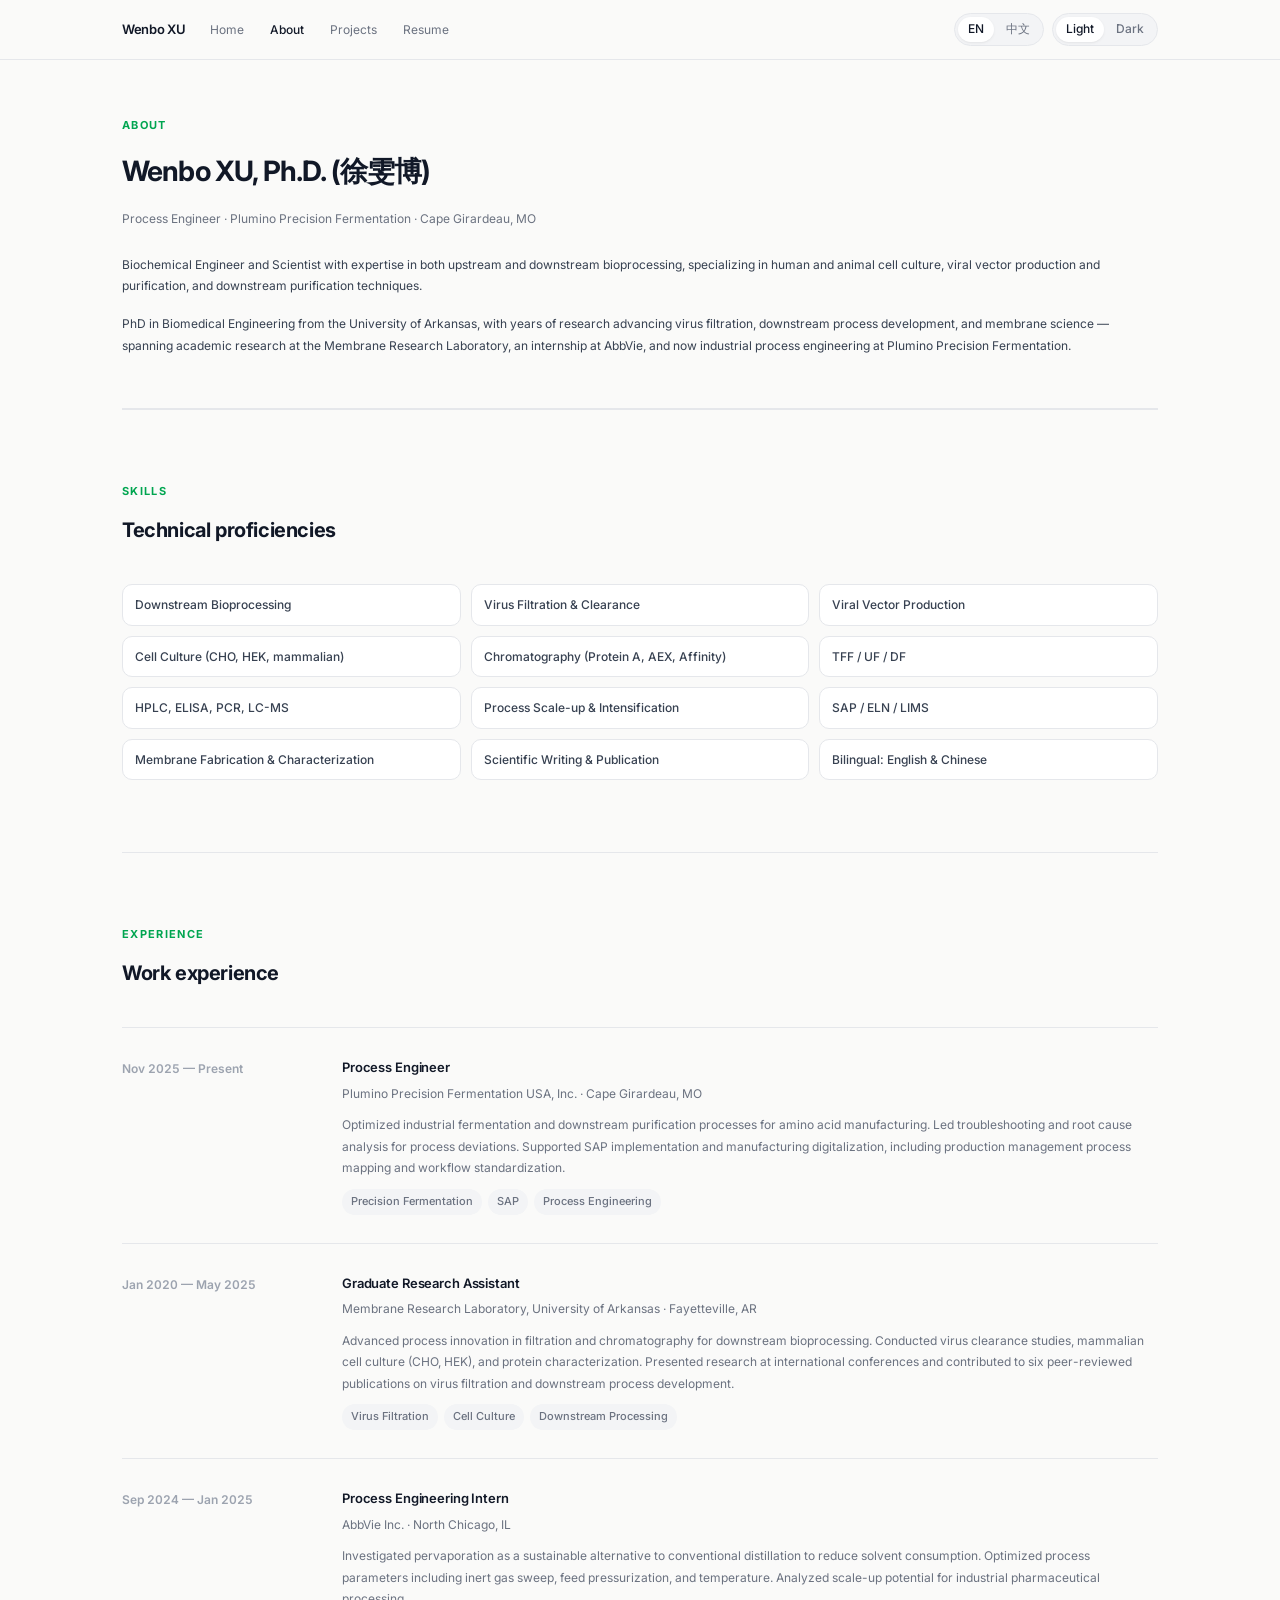
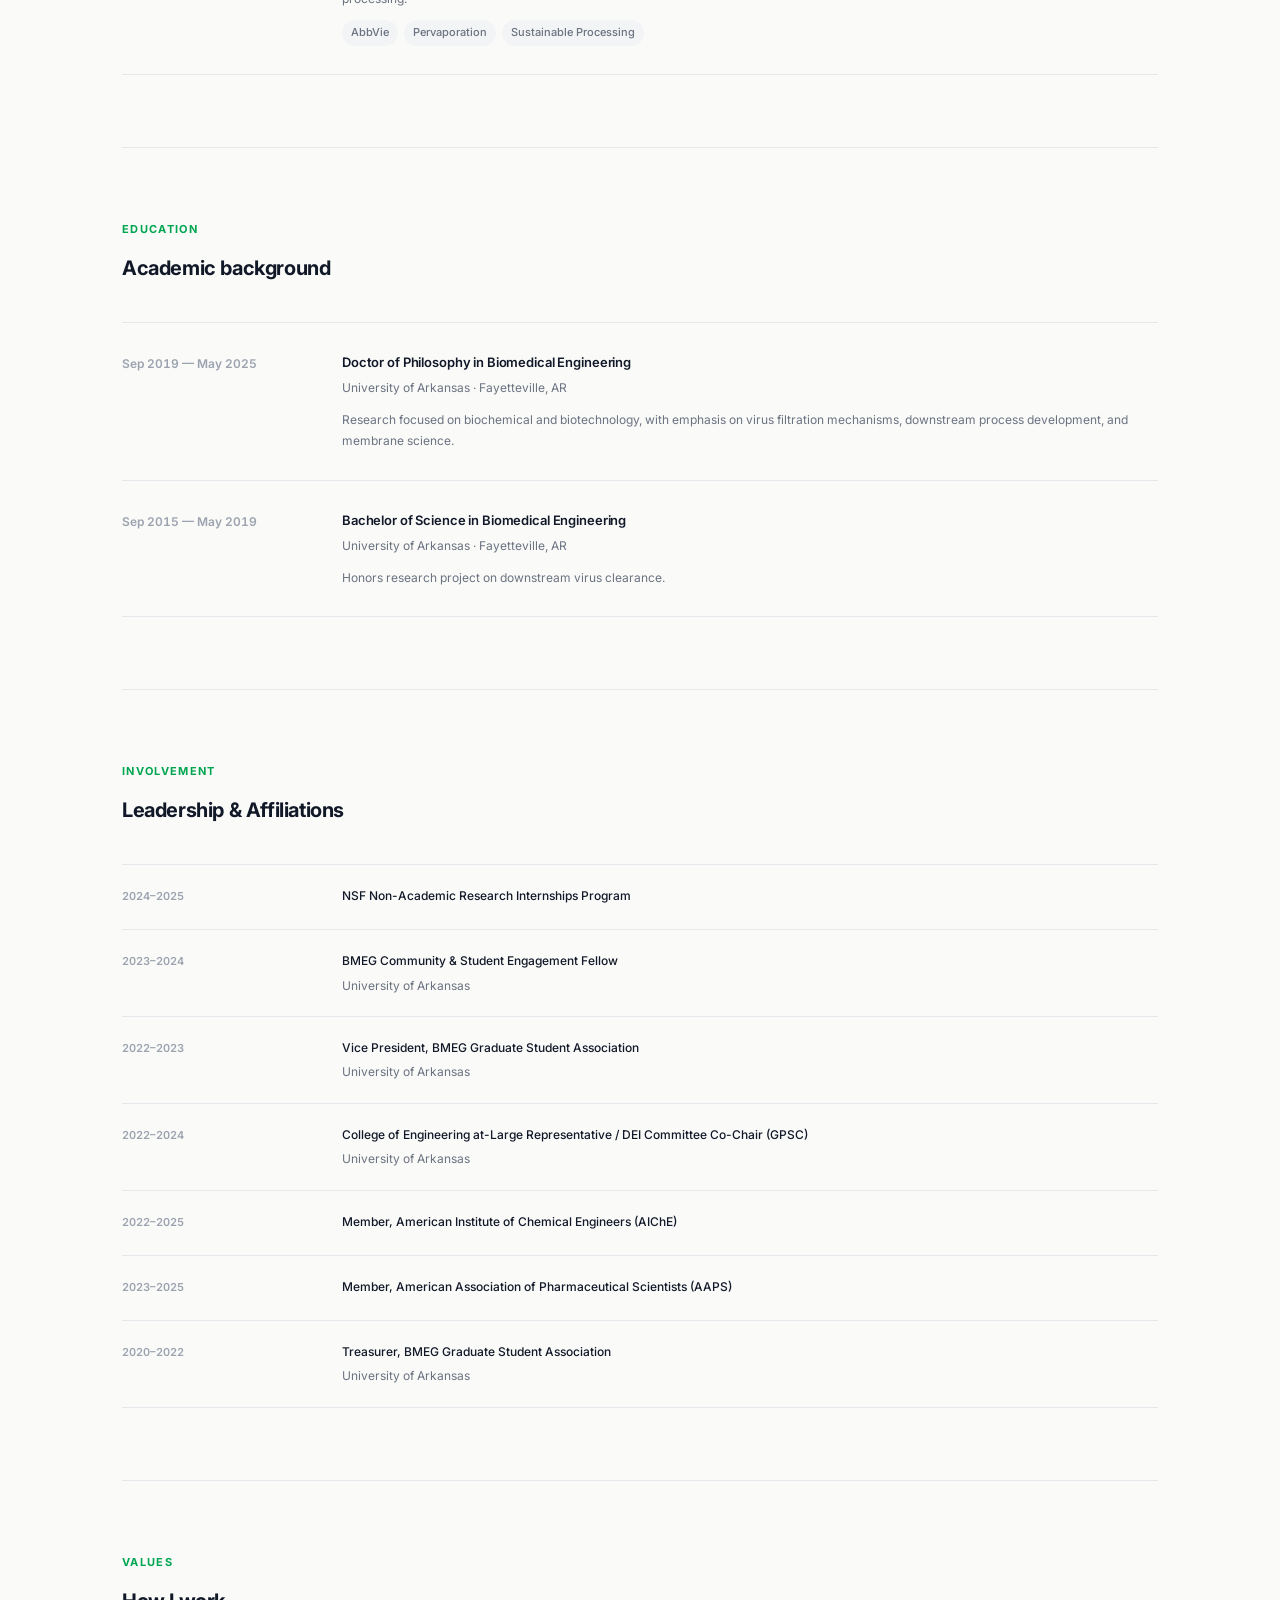
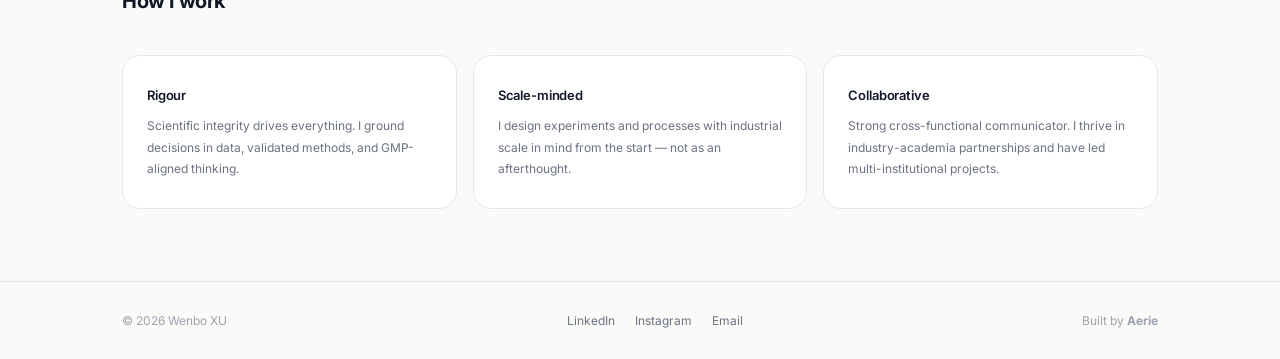
==== commit 5c2f1577: "Restore social links to footer alongside Built by Aerie Co-Authored-By: Claude Sonnet 4.6 <noreply@a" ====
--- a/about.html
+++ b/about.html
@@ -7,7 +7,7 @@
   <link rel="preconnect" href="https://fonts.googleapis.com" />
   <link rel="preconnect" href="https://fonts.gstatic.com" crossorigin />
   <link href="https://fonts.googleapis.com/css2?family=Inter:wght@400;500;600;700&display=swap" rel="stylesheet" />
-  <link rel="stylesheet" href="styles.css?v=6" />
+  <link rel="stylesheet" href="styles.css?v=7" />
 </head>
 <body>
 
--- a/styles.css
+++ b/styles.css
@@ -551,7 +551,8 @@
   display: flex;
   align-items: center;
   justify-content: space-between;
-  gap: 16px;
+  gap: 20px;
+  flex-wrap: wrap;
 }
 .footer-copy { font-size: 12px; color: var(--text-4); }
 .footer-links { display: flex; gap: 20px; }
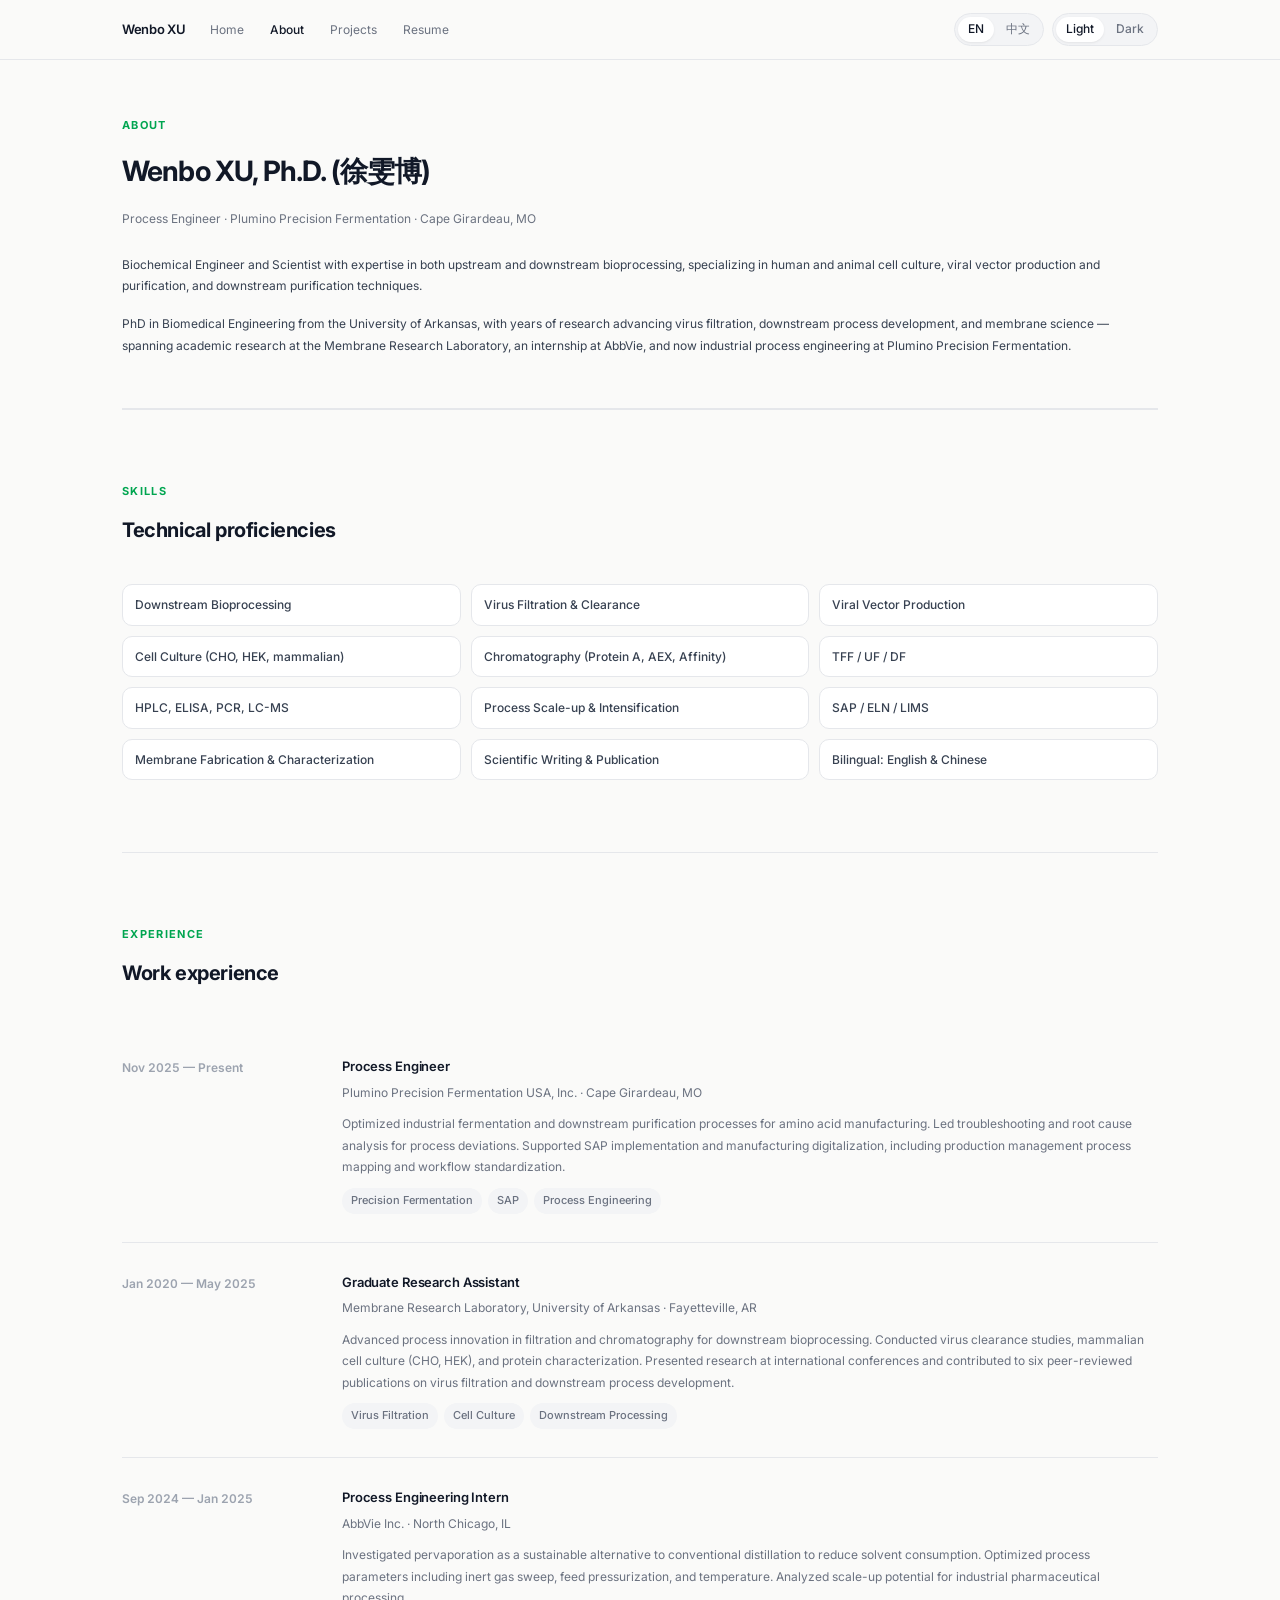
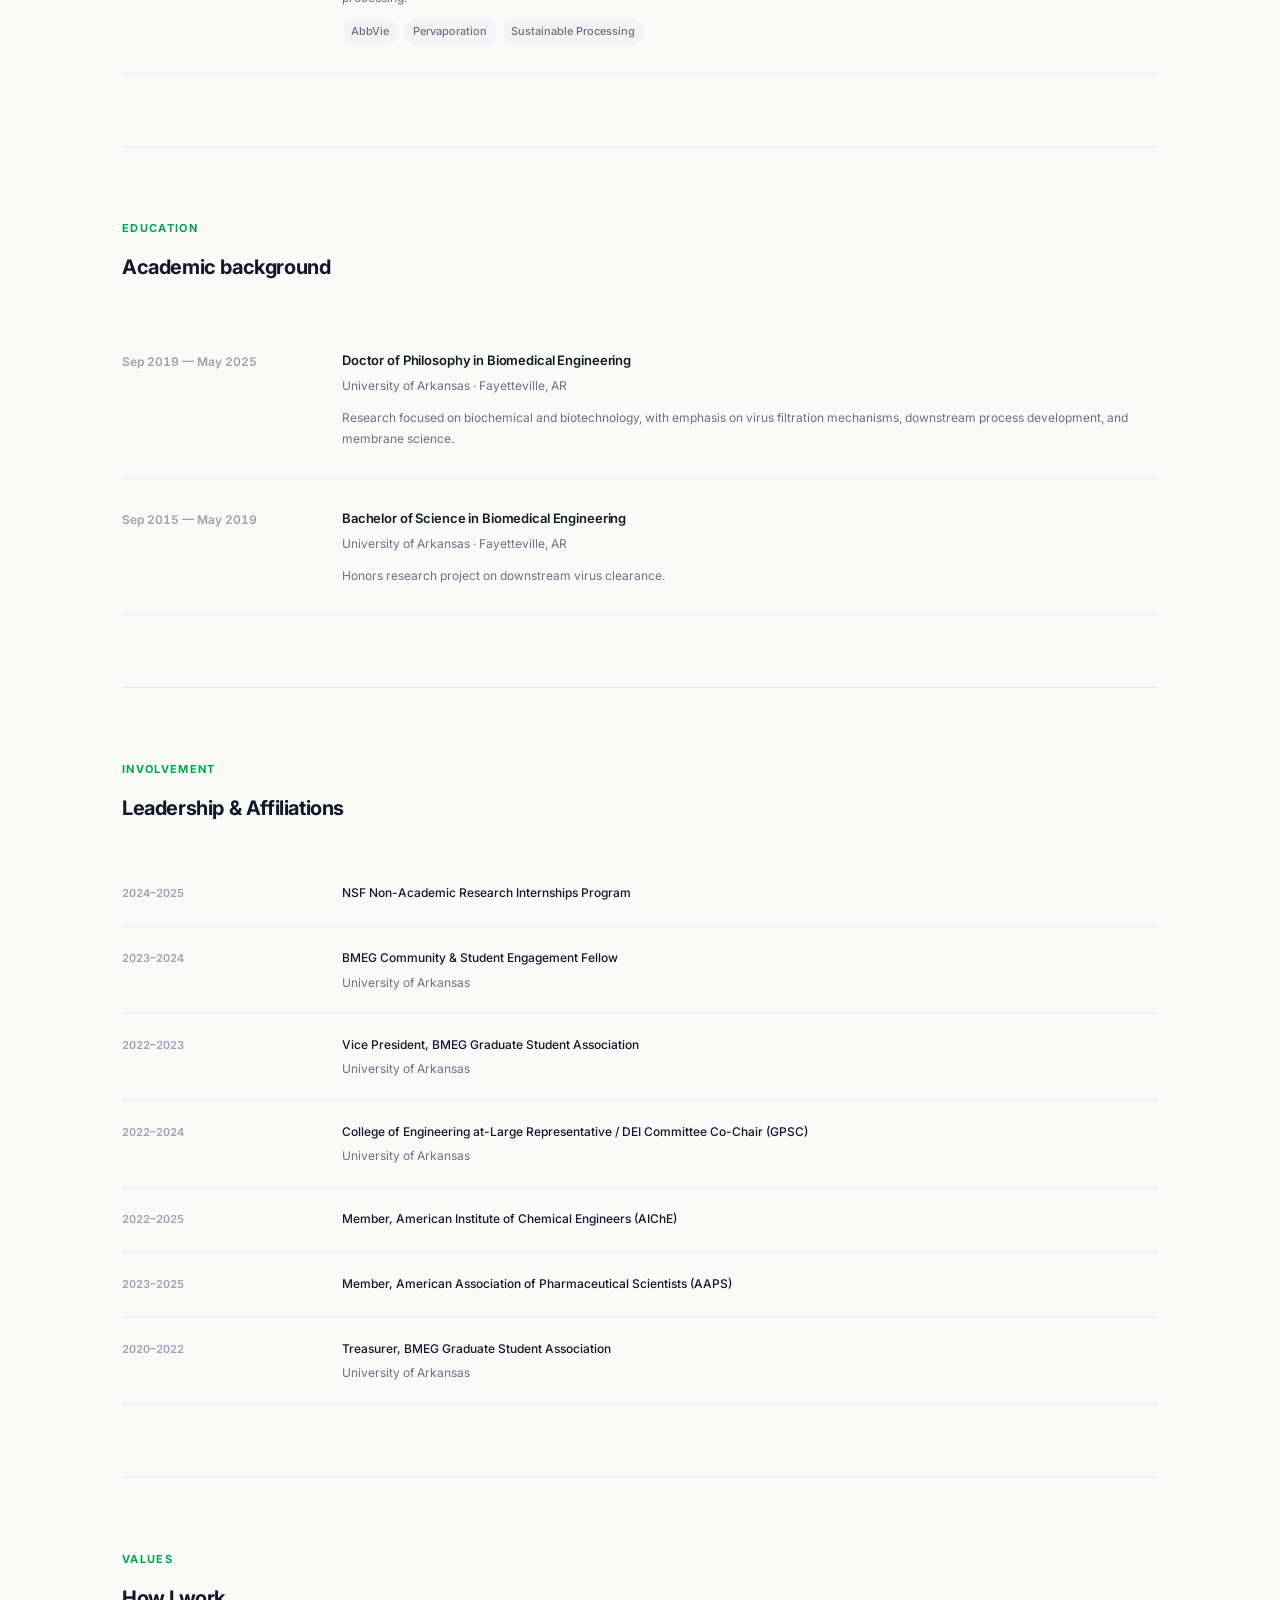
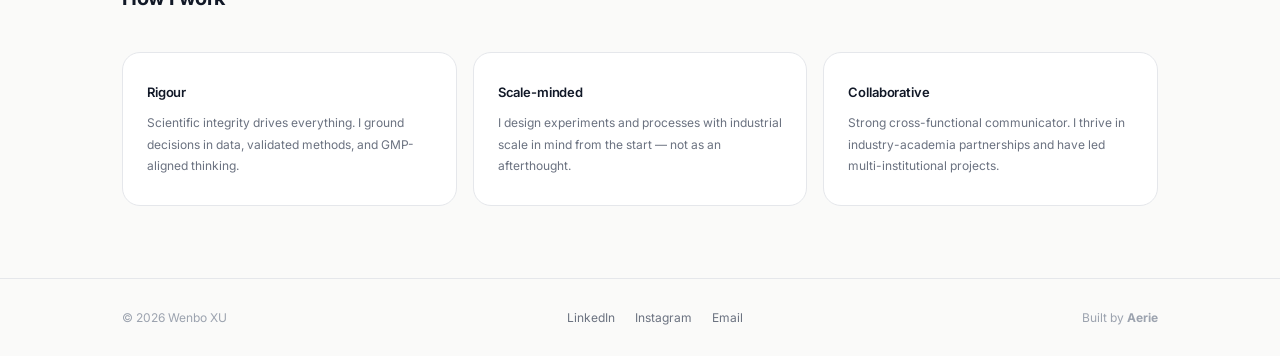
==== commit b37ec29d: "Remove redundant first-item border-top to fix double line between sections Co-Authored-By: Claude So" ====
--- a/about.html
+++ b/about.html
@@ -7,7 +7,7 @@
   <link rel="preconnect" href="https://fonts.googleapis.com" />
   <link rel="preconnect" href="https://fonts.gstatic.com" crossorigin />
   <link href="https://fonts.googleapis.com/css2?family=Inter:wght@400;500;600;700&display=swap" rel="stylesheet" />
-  <link rel="stylesheet" href="styles.css?v=7" />
+  <link rel="stylesheet" href="styles.css?v=8" />
 </head>
 <body>
 
--- a/styles.css
+++ b/styles.css
@@ -389,7 +389,6 @@
   padding: 20px 0;
   border-bottom: 1px solid var(--border);
 }
-.pub-item:first-child { border-top: 1px solid var(--border); }
 .pub-year {
   font-size: 12px;
   font-weight: 600;
@@ -413,7 +412,6 @@
   padding: 28px 0;
   border-bottom: 1px solid var(--border);
 }
-.timeline-item:first-child { border-top: 1px solid var(--border); }
 .timeline-period {
   font-size: 12px;
   font-weight: 600;
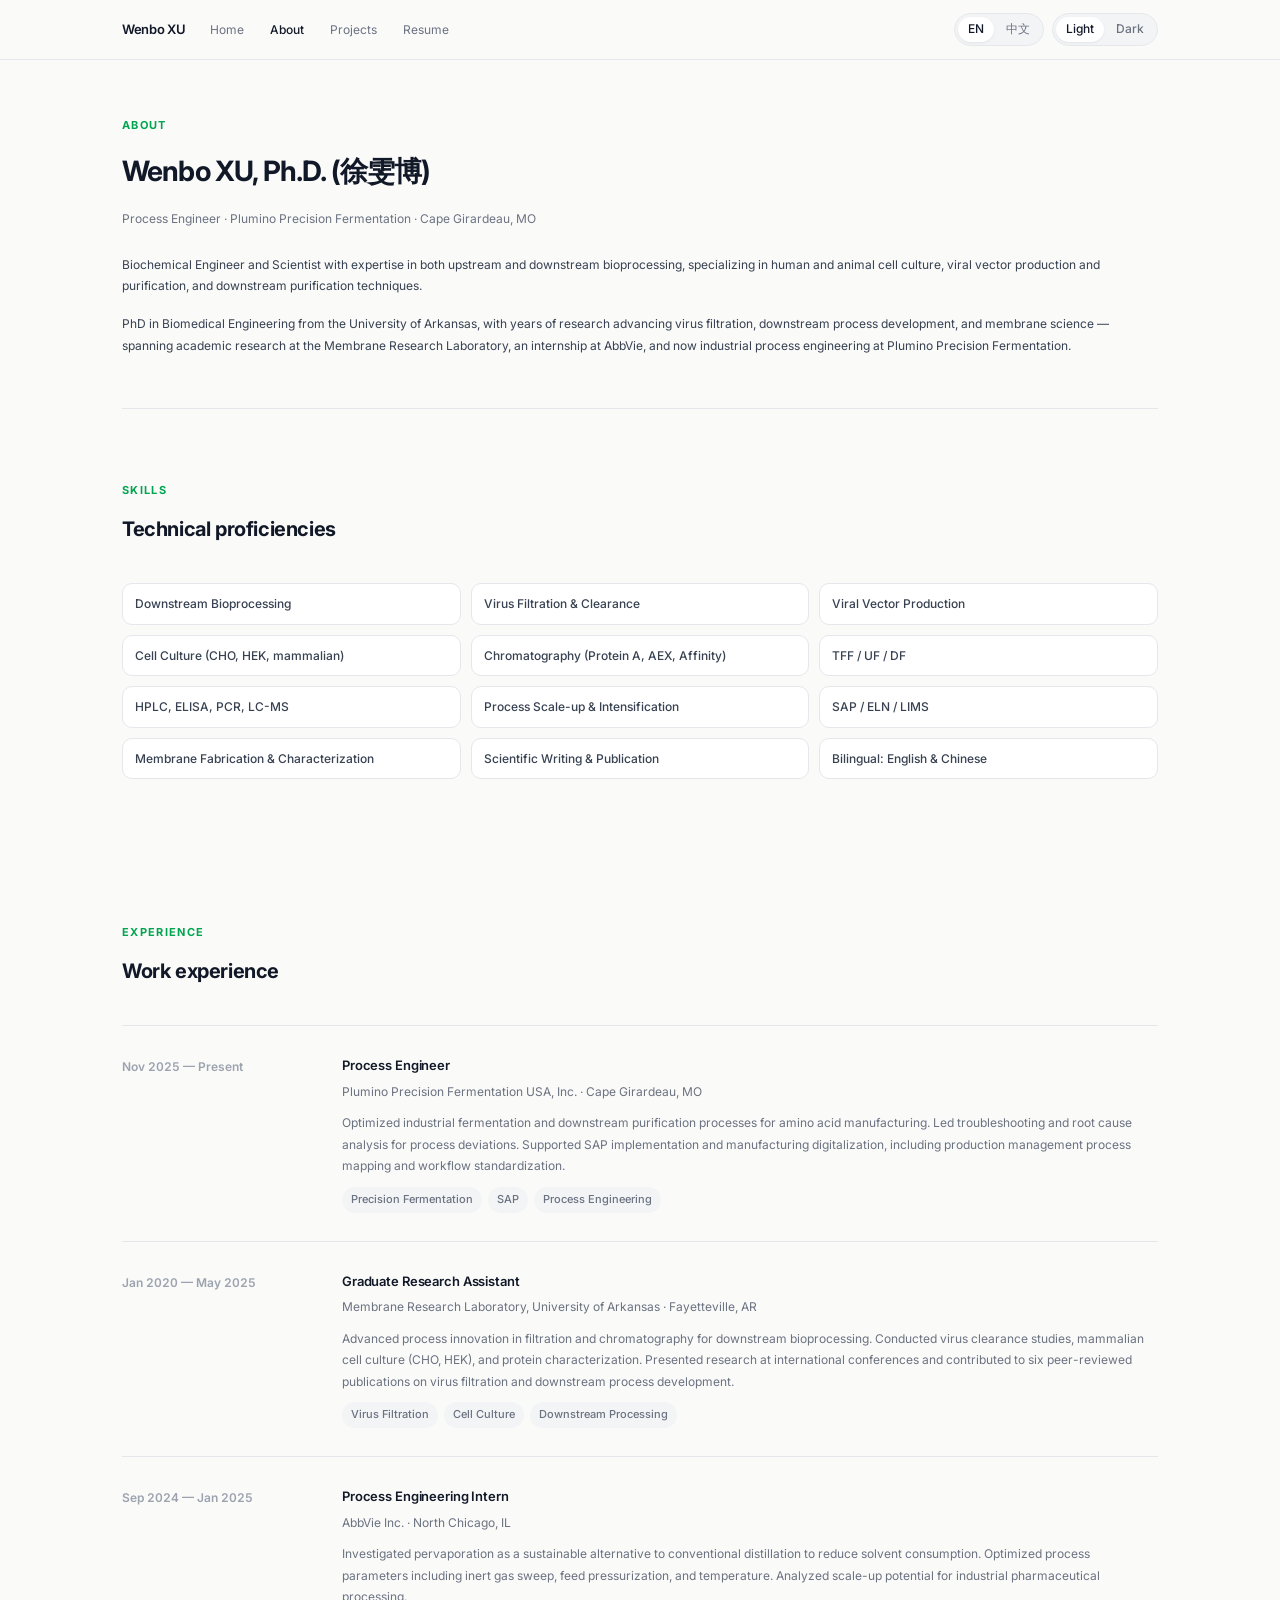
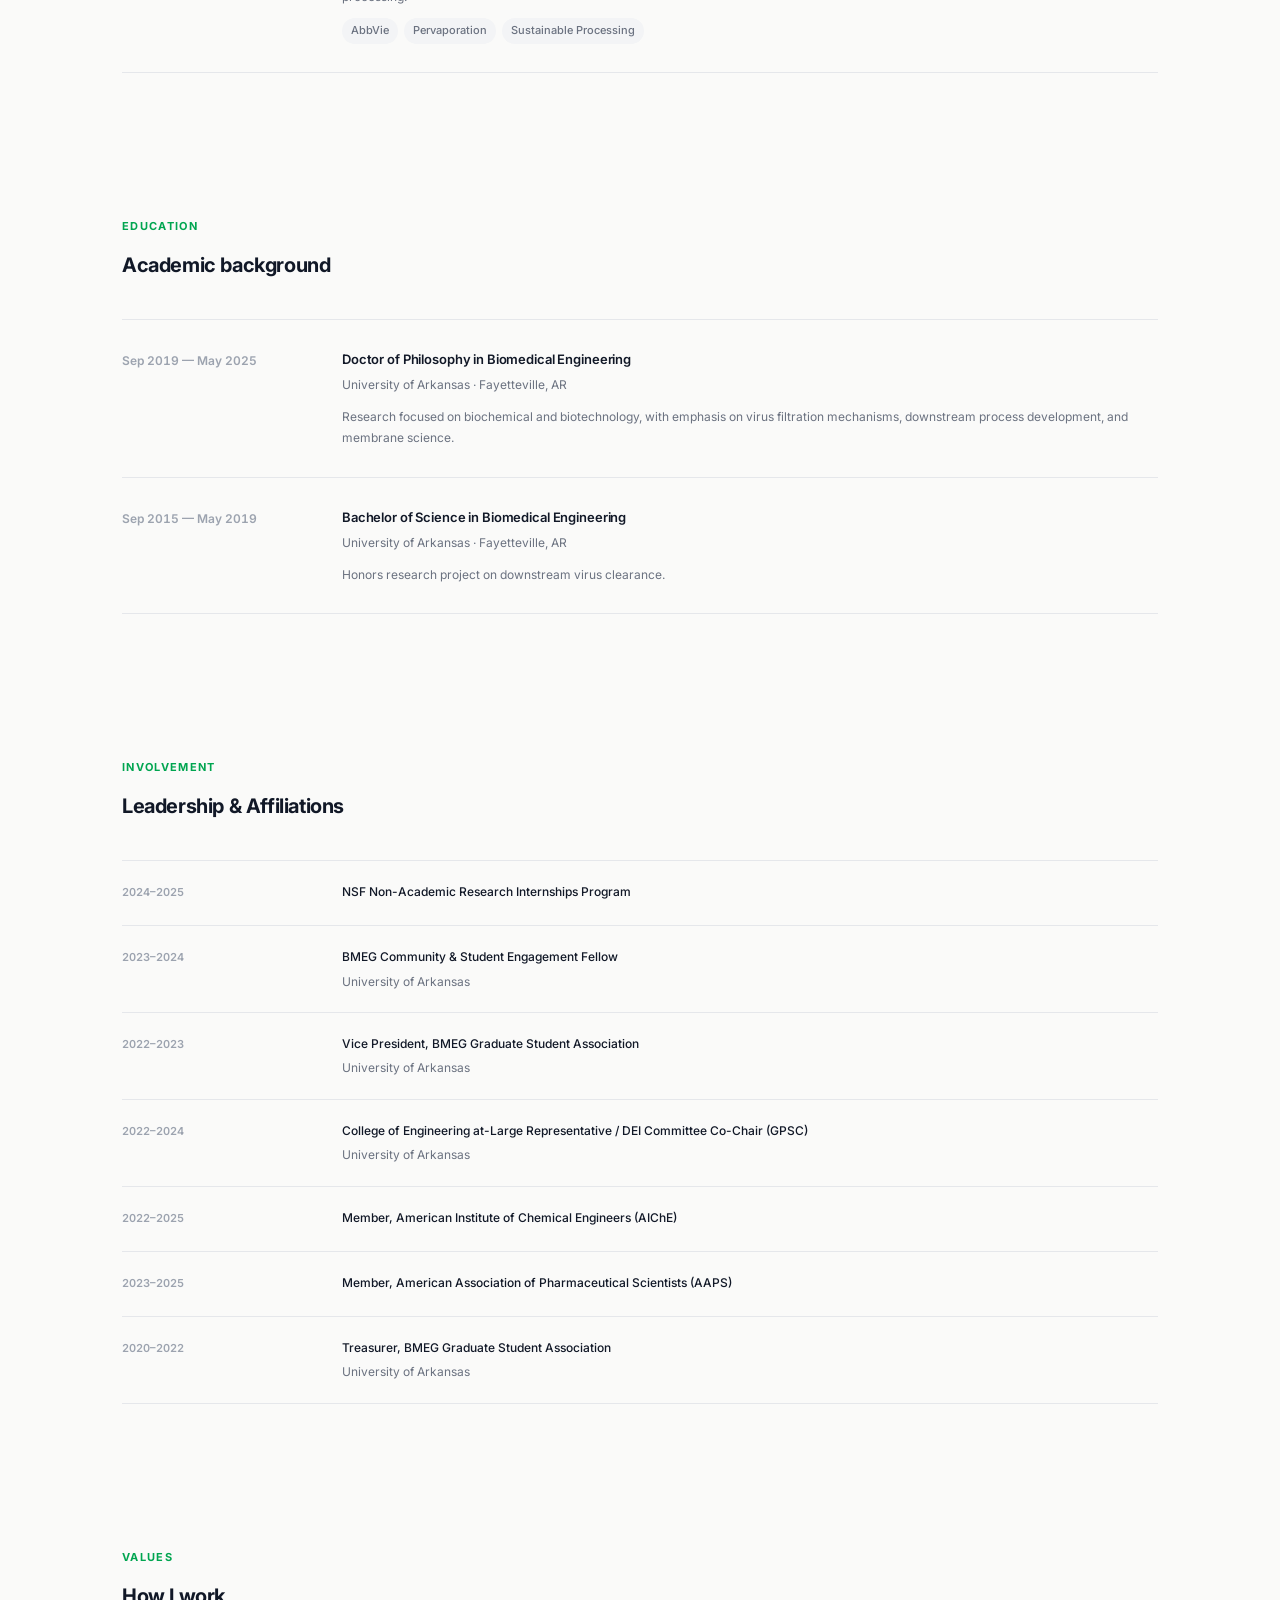
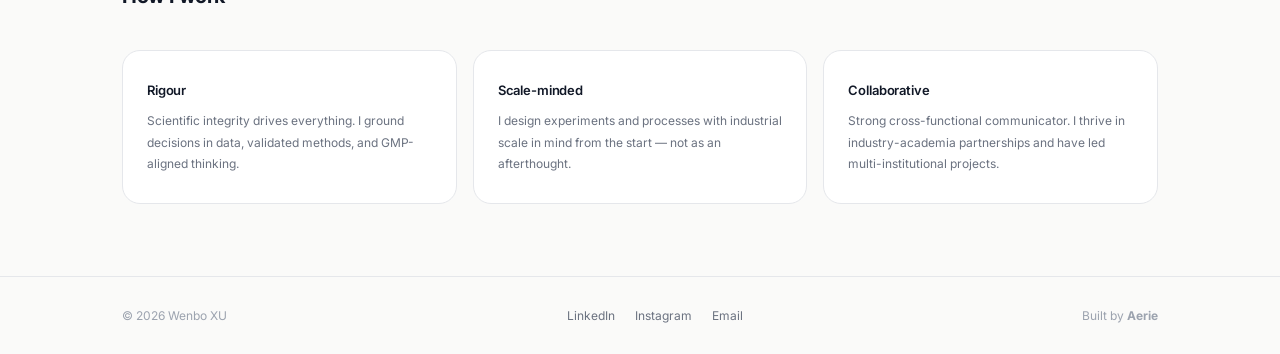
==== commit 2b6ce4dc: "Fix section dividers: remove section border-top, keep first-item border-top Co-Authored-By: Claude S" ====
--- a/about.html
+++ b/about.html
@@ -7,7 +7,7 @@
   <link rel="preconnect" href="https://fonts.googleapis.com" />
   <link rel="preconnect" href="https://fonts.gstatic.com" crossorigin />
   <link href="https://fonts.googleapis.com/css2?family=Inter:wght@400;500;600;700&display=swap" rel="stylesheet" />
-  <link rel="stylesheet" href="styles.css?v=8" />
+  <link rel="stylesheet" href="styles.css?v=10" />
 </head>
 <body>
 
--- a/styles.css
+++ b/styles.css
@@ -22,6 +22,7 @@
 
 /* ── Dark mode tokens ── */
 [data-theme="dark"] {
+  background: #0f172a;
   --bg: #0f172a;
   --bg-card: #1e293b;
   --bg-subtle: #1e293b;
@@ -46,6 +47,7 @@
   line-height: 1.8;
   background: var(--bg);
   color: var(--text);
+  min-height: 100vh;
   -webkit-font-smoothing: antialiased;
   -moz-osx-font-smoothing: grayscale;
 }
@@ -293,7 +295,6 @@
 /* ── Sections ── */
 .section {
   padding: 72px 0;
-  border-top: 1px solid var(--border);
 }
 .section-label {
   font-size: 11px;
@@ -381,6 +382,7 @@
 
 /* ── Publications & Involvement list (shared) ── */
 .pub-list { display: flex; flex-direction: column; }
+.pub-item:first-child { border-top: 1px solid var(--border); }
 .pub-item {
   display: grid;
   grid-template-columns: 180px 1fr;
@@ -404,6 +406,7 @@
 
 /* ── Timeline ── */
 .timeline { display: flex; flex-direction: column; }
+.timeline-item:first-child { border-top: 1px solid var(--border); }
 .timeline-item {
   display: grid;
   grid-template-columns: 180px 1fr;
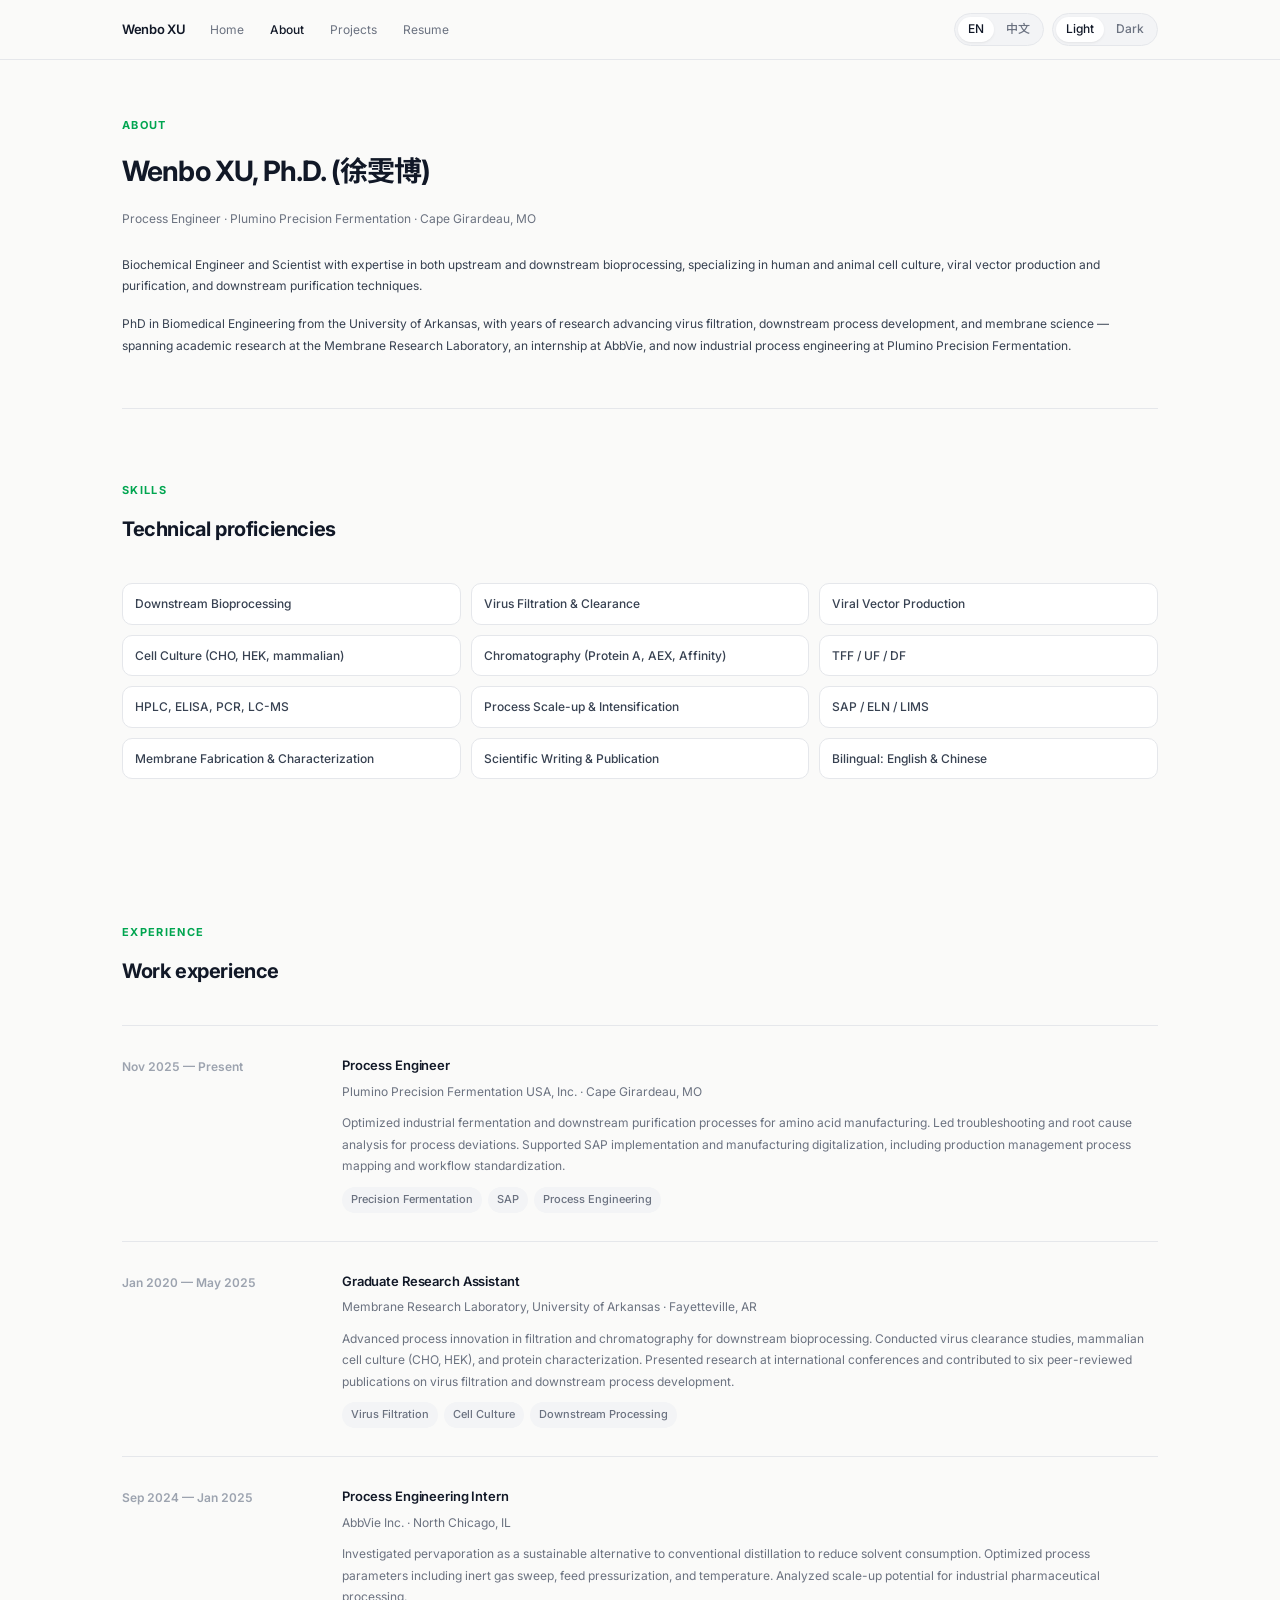
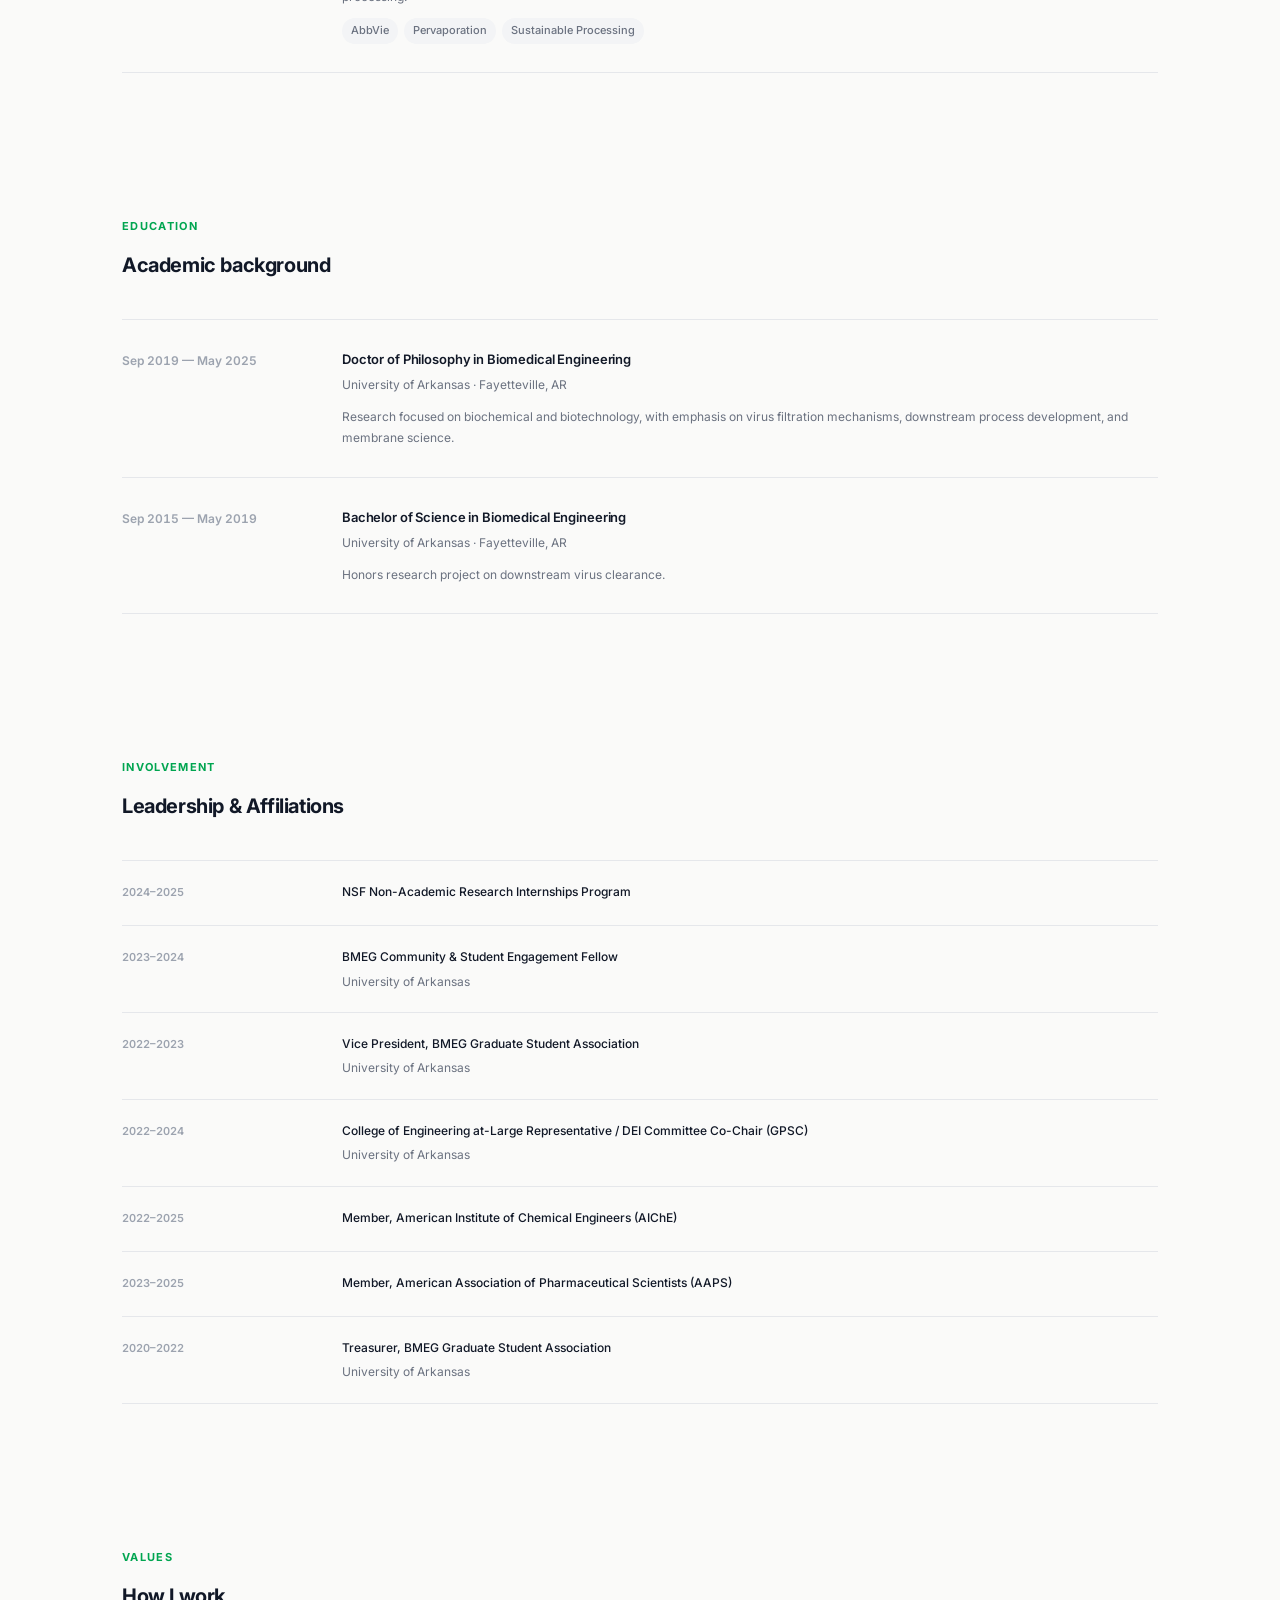
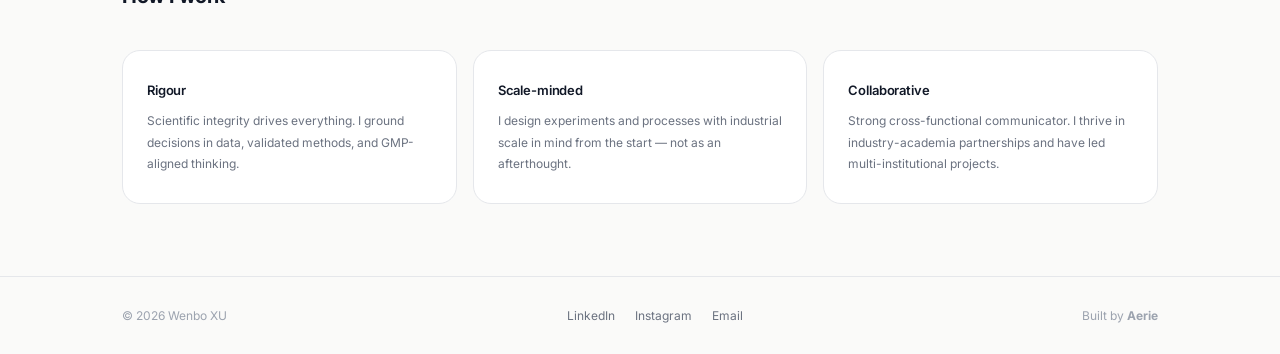
==== commit 8c8a190d: "Add Noto Sans SC for Chinese typography Co-Authored-By: Claude Sonnet 4.6 <noreply@anthropic.com>" ====
--- a/about.html
+++ b/about.html
@@ -6,8 +6,8 @@
   <title>About — Wenbo XU</title>
   <link rel="preconnect" href="https://fonts.googleapis.com" />
   <link rel="preconnect" href="https://fonts.gstatic.com" crossorigin />
-  <link href="https://fonts.googleapis.com/css2?family=Inter:wght@400;500;600;700&display=swap" rel="stylesheet" />
-  <link rel="stylesheet" href="styles.css?v=10" />
+  <link href="https://fonts.googleapis.com/css2?family=Inter:wght@400;500;600;700&family=Noto+Sans+SC:wght@400;500;700&display=swap" rel="stylesheet" />
+  <link rel="stylesheet" href="styles.css?v=11" />
 </head>
 <body>
 
--- a/styles.css
+++ b/styles.css
@@ -42,7 +42,7 @@
 /* ── Reset ── */
 *, *::before, *::after { box-sizing: border-box; margin: 0; padding: 0; }
 body {
-  font-family: 'Inter', system-ui, -apple-system, sans-serif;
+  font-family: 'Inter', 'Noto Sans SC', system-ui, -apple-system, sans-serif;
   font-size: 12px;
   line-height: 1.8;
   background: var(--bg);
